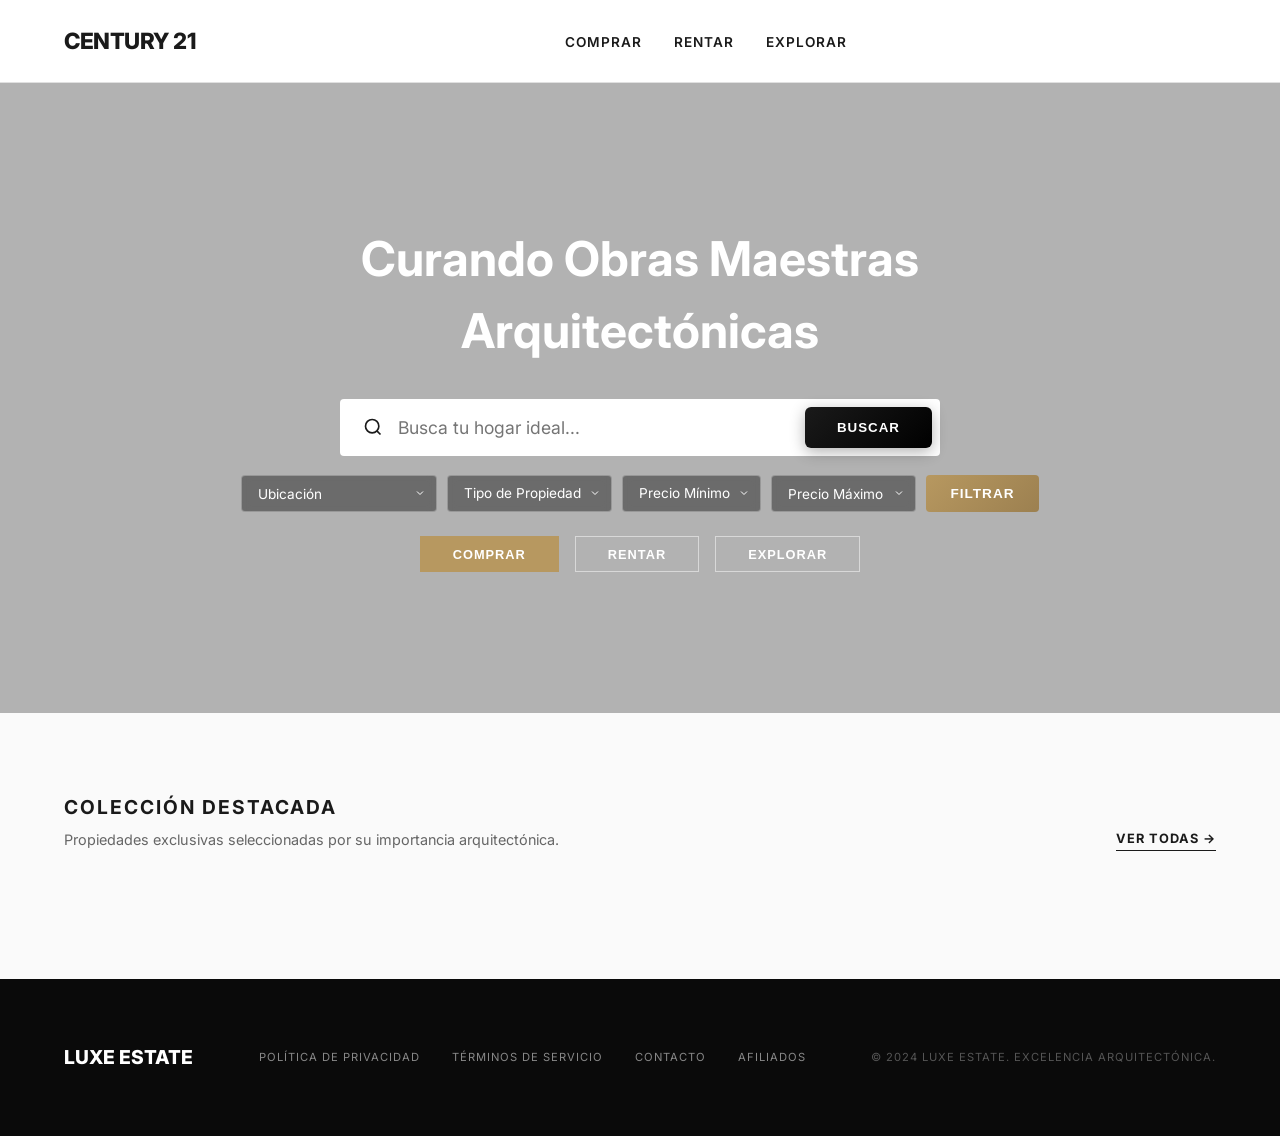
==== Index.html @ 703b5d87 "cambios mediante firebase apra guardado de datos en estos archivos" ====
<!DOCTYPE html>
<html lang="es">

<head>
    <meta charset="UTF-8">
    <meta name="viewport" content="width=device-width, initial-scale=1.0">
    <title>Luxe Estate - Obras Maestras Arquitectónicas</title>
    <meta name="description"
        content="Plataforma inmobiliaria premium impulsada por inteligencia artificial para encontrar tu hogar ideal.">
    <link rel="preconnect" href="https://fonts.googleapis.com">
    <link rel="preconnect" href="https://fonts.gstatic.com" crossorigin>
    <link href="https://fonts.googleapis.com/css2?family=Inter:wght@400;500;600;700&display=swap" rel="stylesheet">
    <link rel="stylesheet" href="styles.css">
    <!-- Estilos de cuentas por tipo (agregar al final de styles.css si prefieres un solo archivo) -->
    <link rel="stylesheet" href="account.css">
</head>

<body>
    <!-- Barra de Navegación -->
    <nav class="navbar-light">
        <div class="logo-light">CENTURY 21</div>
        <ul class="nav-links-light">
            <li><a href="#" id="nav-buy">COMPRAR</a></li>
            <li><a href="#" id="nav-rent">RENTAR</a></li>
            <li><a href="#" id="nav-explore">EXPLORAR</a></li>
        </ul>
        <!-- Las acciones del navbar son inyectadas por account.js según el estado de sesión -->
        <div class="nav-actions">
            <!-- Contenido dinámico: se reemplaza con botón de cuenta o login -->
        </div>
    </nav>

    <!-- Banner de bienvenida por tipo de cuenta (inyectado por account.js) -->

    <!-- Sección Hero -->
    <header class="hero-light">
        <div class="hero-overlay"></div>
        <div class="hero-content-light">
            <h1>Curando Obras Maestras Arquitectónicas</h1>

            <div class="main-search-wrapper">
                <div class="search-bar-white">
                    <svg class="search-icon-dark" viewBox="0 0 24 24" fill="none" stroke="currentColor"
                        stroke-width="2">
                        <circle cx="11" cy="11" r="8"></circle>
                        <line x1="21" y1="21" x2="16.65" y2="16.65"></line>
                    </svg>
                    <input type="text" id="trigger-ai-modal" placeholder="Busca tu hogar ideal..." readonly>
                    <button class="btn-dark-search">BUSCAR</button>
                </div>

                <div class="advanced-filters">
                    <select id="filter-location" class="filter-select">
                        <option value="">Ubicación</option>
                        <option value="Polanco">Polanco</option>
                        <option value="Santa Fe">Santa Fe</option>
                        <option value="Lomas">Lomas de Chapultepec</option>
                        <option value="Condesa">Condesa</option>
                    </select>
                    
                    <select id="filter-type" class="filter-select">
                        <option value="">Tipo de Propiedad</option>
                        <option value="casa">Casa</option>
                        <option value="departamento">Departamento</option>
                        <option value="penthouse">Penthouse</option>
                        <option value="villa">Villa</option>
                    </select>

                    <select id="filter-price" class="filter-select">
                        <option value="">Precio Mínimo</option>
                        <option value="1000000">$1,000,000</option>
                        <option value="5000000">$5,000,000</option>
                        <option value="10000000">$10,000,000</option>
                        <option value="20000000">$20,000,000</option>
                    </select>

                    <select id="filter-price-max" class="filter-select">
                        <option value="">Precio Máximo</option>
                        <option value="5000000">$5,000,000</option>
                        <option value="10000000">$10,000,000</option>
                        <option value="20000000">$20,000,000</option>
                        <option value="50000000">$50,000,000+</option>
                    </select>

                    <button id="btn-apply-filters" class="btn-gold-search">FILTRAR</button>
                </div>

                <div class="filter-buttons">
                    <button class="filter-btn active" id="btn-buy">COMPRAR</button>
                    <button class="filter-btn" id="btn-rent">RENTAR</button>
                    <button class="filter-btn" id="btn-explore">EXPLORAR</button>
                </div>
            </div>
        </div>
    </header>

    <!-- Colección Destacada -->
    <main class="featured-section">
        <div class="featured-header">
            <div>
                <h2>COLECCIÓN DESTACADA</h2>
                <p>Propiedades exclusivas seleccionadas por su importancia arquitectónica.</p>
            </div>
            <a href="#" class="view-all">VER TODAS &rarr;</a>
        </div>

        <!-- Tarjetas inyectadas por app.js (1 grande + 2 pequeñas) -->
        <div class="asymmetric-grid" id="properties-container"></div>
    </main>

    <!-- Banner de publicar para Vendedores (inyectado por app.js) -->

    <!-- Panel de cuenta por tipo (inyectado por account.js) -->

    <!-- Sección de Todas las Propiedades (oculta por defecto) -->
    <section class="all-properties-section hidden" id="all-properties-section">
        <div class="properties-header">
            <h2 id="properties-section-title">PROPIEDADES EN VENTA</h2>
            <button class="btn-dark-search" id="btn-back-featured">← VOLVER A DESTACADAS</button>
        </div>
        <!-- Propiedades inyectadas por app.js -->
        <div class="property-grid" id="full-properties-grid"></div>
    </section>

    <!-- Pie de Página -->
    <footer class="footer-dark">
        <div class="footer-container">
            <div class="footer-logo">LUXE ESTATE</div>
            <div class="footer-links">
                <a href="#">POLÍTICA DE PRIVACIDAD</a>
                <a href="#">TÉRMINOS DE SERVICIO</a>
                <a href="#">CONTACTO</a>
                <a href="#">AFILIADOS</a>
            </div>
            <div class="footer-copy">
                &copy; 2024 LUXE ESTATE. EXCELENCIA ARQUITECTÓNICA.
            </div>
        </div>
    </footer>

    <!-- Modal de Búsqueda Semántica con IA (Modo Oscuro) -->
    <div id="ai-modal" class="ai-modal hidden">
        <div class="ai-modal-content">
            <button class="close-modal" id="close-ai-modal">&times;</button>

            <div class="ai-header">
                <div class="logo-white">LUXE ESTATE</div>
                <div class="nav-links-ai">
                    <span>COMPRAR</span>
                    <span>RENTAR</span>
                    <span class="active">EXPLORAR</span>
                </div>
            </div>

            <div class="ai-body">
                <h2>Descubre lo Extraordinario</h2>
                <p>Describe tu propiedad ideal. Nuestra búsqueda semántica impulsada por IA entiende matices, estilo de
                    vida y preferencias arquitectónicas para encontrar tu combinación perfecta.</p>

                <div class="ai-search-box">
                    <svg viewBox="0 0 24 24" width="20" height="20" stroke="#888" stroke-width="2" fill="none">
                        <circle cx="11" cy="11" r="8"></circle>
                        <line x1="21" y1="21" x2="16.65" y2="16.65"></line>
                    </svg>
                    <input type="text" id="semantic-search" placeholder="Apartamento moderno en Polanco con terraza...">
                    <button id="btn-search-ai" class="btn-arrow-gold">
                        <svg viewBox="0 0 24 24" width="20" height="20" stroke="#000" stroke-width="2" fill="none">
                            <line x1="5" y1="12" x2="19" y2="12"></line>
                            <polyline points="12 5 19 12 12 19"></polyline>
                        </svg>
                    </button>
                </div>

                <div class="semantic-matches">
                    <div class="matches-header">COINCIDENCIAS SEMÁNTICAS</div>
                    <div class="matches-grid" id="ai-results-container">
                        <!-- Resultados de IA inyectados aquí -->
                    </div>
                    <div class="matches-footer">
                        <span>Presiona <kbd>Enter</kbd> para ver todas las coincidencias</span>
                        <a href="#">VER TODAS &rarr;</a>
                    </div>
                </div>
            </div>
        </div>
    </div>

    <!-- Modal de Detalles de Propiedad -->
    <div id="property-details-modal" class="ai-modal hidden">
        <div class="property-details-content">
            <button class="close-modal" id="close-details-modal">&times;</button>
            <div class="details-layout">
                <div class="details-image-container">
                    <img id="detail-image" src="" alt="Imagen de la Propiedad">
                    <div class="detail-badges">
                        <span class="badge-gold" id="detail-status">EN VENTA</span>
                        <span class="badge-black" id="detail-type">CASA</span>
                    </div>
                </div>
                <div class="details-info-container">
                    <h2 id="detail-title">Título de la Propiedad</h2>
                    <p class="detail-location" id="detail-location">Ubicación, Ciudad</p>
                    <h3 class="detail-price" id="detail-price">$0,000,000</h3>

                    <div class="detail-amenities">
                        <div class="amenity-item"><span>🛏</span> <span id="detail-beds">0</span> Habitaciones</div>
                        <div class="amenity-item"><span>🚿</span> <span id="detail-baths">0</span> Baños</div>
                        <div class="amenity-item"><span>📐</span> <span id="detail-area">0</span> m²</div>
                    </div>

                    <div class="detail-description">
                        <h4>Acerca de esta propiedad</h4>
                        <p id="detail-desc">La descripción va aquí...</p>
                    </div>

                    <div class="detail-tags" id="detail-tags">
                        <!-- Etiquetas inyectadas aquí -->
                    </div>

                    <!-- El texto del botón cambia según el tipo de cuenta -->
                    <button class="btn-gold detail-action-btn">Contactar Agente</button>
                </div>
            </div>
        </div>
    </div>

    <!-- Modal de Perfil de Usuario -->
    <div id="profile-modal" class="ai-modal hidden">
        <div class="ai-modal-content" style="max-width: 500px;">
            <button class="close-modal" id="close-profile-modal">&times;</button>
            <div class="ai-body">
                <h2>Mi Perfil</h2>
                <form id="profile-form" style="display:flex; flex-direction:column; gap:1rem; margin-top:1.5rem;">
                    <div>
                        <label style="color:#aaa; font-size:0.9rem;">Nombre Completo</label>
                        <input type="text" id="profile-name" class="filter-select" style="width:100%; padding:0.8rem; background:#222; color:#fff; border:1px solid #444; border-radius:4px; margin-top:0.3rem;">
                    </div>
                    <div>
                        <label style="color:#aaa; font-size:0.9rem;">Correo Electrónico</label>
                        <input type="email" id="profile-email" class="filter-select" style="width:100%; padding:0.8rem; background:#222; color:#fff; border:1px solid #444; border-radius:4px; margin-top:0.3rem;">
                    </div>
                    <div>
                        <label style="color:#aaa; font-size:0.9rem;">Teléfono</label>
                        <input type="tel" id="profile-phone" class="filter-select" style="width:100%; padding:0.8rem; background:#222; color:#fff; border:1px solid #444; border-radius:4px; margin-top:0.3rem;">
                    </div>
                    <button type="submit" class="btn-gold" style="width:100%; margin-top:1rem; padding:1rem;">Guardar Cambios</button>
                </form>
            </div>
        </div>
    </div>

    <!-- Modal para Publicar Propiedad (Vendedores) -->
    <div id="publish-modal" class="ai-modal hidden">
        <div class="ai-modal-content" style="max-width: 600px;">
            <button class="close-modal" id="close-publish-modal">&times;</button>
            <div class="ai-body">
                <h2>Publicar Nueva Propiedad</h2>
                <form id="publish-form" style="display:flex; flex-direction:column; gap:1rem; margin-top:1.5rem;">
                    <div>
                        <label style="color:#aaa; font-size:0.9rem;">Título</label>
                        <input type="text" id="pub-title" required class="filter-select" style="width:100%; padding:0.8rem; background:#222; color:#fff; border:1px solid #444; border-radius:4px; margin-top:0.3rem;">
                    </div>
                    <div style="display:flex; gap:1rem;">
                        <div style="flex:1;">
                            <label style="color:#aaa; font-size:0.9rem;">Precio</label>
                            <input type="text" id="pub-price" required placeholder="$0,000,000" class="filter-select" style="width:100%; padding:0.8rem; background:#222; color:#fff; border:1px solid #444; border-radius:4px; margin-top:0.3rem;">
                        </div>
                        <div style="flex:1;">
                            <label style="color:#aaa; font-size:0.9rem;">Ubicación</label>
                            <input type="text" id="pub-location" required class="filter-select" style="width:100%; padding:0.8rem; background:#222; color:#fff; border:1px solid #444; border-radius:4px; margin-top:0.3rem;">
                        </div>
                    </div>
                    <button type="submit" class="btn-gold" style="width:100%; margin-top:1rem; padding:1rem;">Publicar</button>
                </form>
            </div>
        </div>
    </div>

    <!-- Modal para Agregar Cliente (Agentes) -->
    <div id="client-modal" class="ai-modal hidden">
        <div class="ai-modal-content" style="max-width: 500px;">
            <button class="close-modal" id="close-client-modal">&times;</button>
            <div class="ai-body">
                <h2>Agregar Cliente</h2>
                <form id="client-form" style="display:flex; flex-direction:column; gap:1rem; margin-top:1.5rem;">
                    <div>
                        <label style="color:#aaa; font-size:0.9rem;">Nombre del Cliente</label>
                        <input type="text" id="client-name" required class="filter-select" style="width:100%; padding:0.8rem; background:#222; color:#fff; border:1px solid #444; border-radius:4px; margin-top:0.3rem;">
                    </div>
                    <div style="display:flex; gap:1rem;">
                        <div style="flex:1;">
                            <label style="color:#aaa; font-size:0.9rem;">Tipo</label>
                            <select id="client-type" class="filter-select" style="width:100%; padding:0.8rem; background:#222; color:#fff; border:1px solid #444; border-radius:4px; margin-top:0.3rem;">
                                <option value="Comprador">Comprador</option>
                                <option value="Vendedor">Vendedor</option>
                            </select>
                        </div>
                        <div style="flex:1;">
                            <label style="color:#aaa; font-size:0.9rem;">Estado</label>
                            <select id="client-status" class="filter-select" style="width:100%; padding:0.8rem; background:#222; color:#fff; border:1px solid #444; border-radius:4px; margin-top:0.3rem;">
                                <option value="Activo">Activo</option>
                                <option value="Buscando">Buscando</option>
                                <option value="Negociando">Negociando</option>
                            </select>
                        </div>
                    </div>
                    <button type="submit" class="btn-gold" style="width:100%; margin-top:1rem; padding:1rem;">Guardar Cliente</button>
                </form>
            </div>
        </div>
    </div>

    <!-- Scripts — account.js primero, luego app.js -->
    <script type="module" src="account.js"></script>
    <script type="module" src="app.js"></script>
</body>

</html>
---- styles.css ----
:root {
    --gold: #B79860;
    --gold-hover: #9c8050;
    --dark-gray: #1a1a1a;
    --medium-gray: #333333;
    --light-gray: #f5f5f5;
    --border-gray: #e0e0e0;
    --white: #ffffff;
    --black: #000000;
    --ai-bg: #2C2C2C;
    --ai-panel: #1A1A1A;
}

* {
    margin: 0;
    padding: 0;
    box-sizing: border-box;
}

body {
    font-family: 'Inter', sans-serif;
    color: var(--dark-gray);
    background-color: var(--white);
    line-height: 1.5;
}

a {
    text-decoration: none;
    color: inherit;
}

/* ==========================================================================
   LOGIN PAGE (ESTATE ARCHITECT)
   ========================================================================== */
.login-body {
    background-color: var(--white);
    height: 100vh;
    overflow: hidden;
}

.login-container {
    display: flex;
    height: 100vh;
}

/* Left Side - Image */
.login-left {
    flex: 1.2;
    background: url('https://images.unsplash.com/photo-1600596542815-ffad4c1539a9?q=80&w=2000&auto=format&fit=crop') no-repeat center center/cover;
    position: relative;
    display: flex;
    flex-direction: column;
    justify-content: space-between;
    padding: 4rem;
    color: var(--white);
}

.login-left::before {
    content: '';
    position: absolute;
    top: 0;
    left: 0;
    right: 0;
    bottom: 0;
    background: linear-gradient(to right, rgba(0, 0, 0, 0.6) 0%, rgba(0, 0, 0, 0.2) 100%);
    z-index: 1;
}

.login-left-content {
    position: relative;
    z-index: 2;
    margin-top: auto;
    margin-bottom: auto;
    max-width: 600px;
}

.login-left-content h1 {
    font-size: 3.5rem;
    font-weight: 700;
    line-height: 1.1;
    margin-bottom: 1.5rem;
}

.login-left-content p {
    font-size: 1.1rem;
    opacity: 0.9;
    margin-bottom: 3rem;
    max-width: 450px;
}

.private-collection {
    display: flex;
    align-items: center;
    font-size: 0.8rem;
    letter-spacing: 2px;
    font-weight: 600;
}

.private-collection .line {
    width: 40px;
    height: 1px;
    background-color: var(--gold);
    margin-right: 15px;
}

.login-footer {
    position: relative;
    z-index: 2;
    font-size: 0.7rem;
    letter-spacing: 1px;
    opacity: 0.6;
}

/* Right Side - Form */
.login-right {
    flex: 0.8;
    background-color: var(--white);
    display: flex;
    align-items: center;
    justify-content: center;
    padding: 3rem;
}

.login-form-container {
    width: 100%;
    max-width: 400px;
}

.login-logo {
    margin-bottom: 4rem;
}

.login-logo h2 {
    font-size: 1.5rem;
    font-weight: 700;
    letter-spacing: 1px;
}

.logo-underline {
    width: 30px;
    height: 2px;
    background-color: var(--gold);
    margin-top: 5px;
}

.login-header {
    margin-bottom: 2.5rem;
}

.login-header h3 {
    font-size: 1.5rem;
    font-weight: 600;
    margin-bottom: 0.5rem;
}

.login-header p {
    color: #666;
    font-size: 0.9rem;
}

.form-group {
    margin-bottom: 1.5rem;
}

.label-row {
    display: flex;
    justify-content: space-between;
    align-items: center;
}

.form-group label {
    display: block;
    font-size: 0.75rem;
    font-weight: 700;
    letter-spacing: 1px;
    margin-bottom: 0.5rem;
}

.forgot-link {
    font-size: 0.7rem;
    color: var(--gold);
    font-weight: 600;
}

.form-group input {
    width: 100%;
    padding: 0.8rem 0;
    border: none;
    border-bottom: 1px solid var(--border-gray);
    font-size: 1rem;
    font-family: inherit;
    outline: none;
    transition: border-color 0.3s;
}

.form-group input:focus {
    border-bottom-color: var(--dark-gray);
}

.btn-login {
    width: 100%;
    background: linear-gradient(135deg, var(--gold) 0%, var(--gold-hover) 100%);
    color: var(--white);
    border: none;
    border-radius: 6px;
    padding: 1rem;
    font-size: 0.85rem;
    font-weight: 700;
    letter-spacing: 1px;
    cursor: pointer;
    margin-top: 1rem;
    transition: all 0.3s ease;
    box-shadow: 0 4px 15px rgba(183, 152, 96, 0.3);
}

.btn-login:hover {
    background: linear-gradient(135deg, var(--gold-hover) 0%, #856a3e 100%);
    box-shadow: 0 6px 20px rgba(183, 152, 96, 0.4);
    transform: translateY(-2px);
}

.divider {
    text-align: center;
    margin: 2rem 0;
    position: relative;
}

.divider::before {
    content: '';
    position: absolute;
    top: 50%;
    left: 0;
    right: 0;
    height: 1px;
    background-color: var(--border-gray);
    z-index: 1;
}

.divider span {
    background-color: var(--white);
    padding: 0 15px;
    color: #999;
    font-size: 0.7rem;
    letter-spacing: 1px;
    position: relative;
    z-index: 2;
}

.social-login {
    display: flex;
    gap: 1rem;
}

.btn-social {
    flex: 1;
    display: flex;
    align-items: center;
    justify-content: center;
    gap: 10px;
    background: var(--white);
    border: 1px solid var(--border-gray);
    border-radius: 6px;
    padding: 0.8rem;
    font-size: 0.8rem;
    font-weight: 600;
    cursor: pointer;
    transition: all 0.3s ease;
    box-shadow: 0 2px 8px rgba(0, 0, 0, 0.04);
}

.btn-social:hover {
    background: var(--light-gray);
    box-shadow: 0 4px 12px rgba(0, 0, 0, 0.08);
    transform: translateY(-1px);
}

.apply-membership {
    text-align: center;
    margin-top: 3rem;
    font-size: 0.85rem;
    color: #666;
}

.apply-membership a {
    color: var(--dark-gray);
    font-weight: 600;
    text-decoration: underline;
}

/* ==========================================================================
   HOME PAGE (LUXE ESTATE - LIGHT THEME)
   ========================================================================== */
.navbar-light {
    display: flex;
    justify-content: space-between;
    align-items: center;
    padding: 1.5rem 5%;
    background-color: var(--white);
    border-bottom: 1px solid var(--border-gray);
    position: sticky;
    top: 0;
    z-index: 100;
}

.logo-light {
    font-size: 1.4rem;
    font-weight: 800;
    letter-spacing: -0.5px;
}

.nav-links-light {
    display: flex;
    list-style: none;
    gap: 2rem;
}

.nav-links-light a {
    font-size: 0.85rem;
    font-weight: 600;
    letter-spacing: 1px;
    color: var(--dark-gray);
}

.nav-actions {
    display: flex;
    align-items: center;
    gap: 1.5rem;
}

.btn-gold {
    background: linear-gradient(135deg, var(--gold) 0%, var(--gold-hover) 100%);
    color: var(--white);
    border: none;
    border-radius: 6px;
    padding: 0.6rem 1.5rem;
    font-size: 0.85rem;
    font-weight: 700;
    letter-spacing: 1px;
    cursor: pointer;
    transition: all 0.3s ease;
    box-shadow: 0 4px 15px rgba(183, 152, 96, 0.3);
}

.btn-gold:hover {
    background: linear-gradient(135deg, var(--gold-hover) 0%, #856a3e 100%);
    box-shadow: 0 6px 20px rgba(183, 152, 96, 0.4);
    transform: translateY(-2px);
}

.user-icon {
    color: var(--dark-gray);
}

/* Hero Light */
.hero-light {
    height: 70vh;
    min-height: 500px;
    background: url('https://images.unsplash.com/photo-1512917774080-9991f1c4c750?q=80&w=2000&auto=format&fit=crop') no-repeat center center/cover;
    position: relative;
    display: flex;
    align-items: center;
    justify-content: center;
}

.hero-overlay {
    position: absolute;
    top: 0;
    left: 0;
    right: 0;
    bottom: 0;
    background: rgba(0, 0, 0, 0.3);
}

.hero-content-light {
    position: relative;
    z-index: 2;
    text-align: center;
    width: 100%;
    max-width: 800px;
}

.hero-content-light h1 {
    color: var(--white);
    font-size: 3rem;
    font-weight: 700;
    margin-bottom: 2rem;
}

.main-search-wrapper {
    display: flex;
    flex-direction: column;
    align-items: center;
    gap: 1.5rem;
}

.search-bar-white {
    background: var(--white);
    width: 100%;
    max-width: 600px;
    display: flex;
    align-items: center;
    padding: 0.5rem;
    border-radius: 4px;
    cursor: pointer;
}

.search-icon-dark {
    width: 20px;
    height: 20px;
    margin: 0 15px;
    color: var(--dark-gray);
}

.search-bar-white input {
    flex: 1;
    border: none;
    outline: none;
    font-size: 1.1rem;
    font-family: inherit;
    cursor: pointer;
}

.btn-dark-search {
    background: linear-gradient(135deg, var(--dark-gray) 0%, #000 100%);
    color: var(--white);
    border: none;
    border-radius: 6px;
    padding: 0.8rem 2rem;
    font-weight: 700;
    letter-spacing: 1px;
    cursor: pointer;
    transition: all 0.3s ease;
    box-shadow: 0 4px 15px rgba(0, 0, 0, 0.3);
}

.btn-dark-search:hover {
    background: #000;
    box-shadow: 0 6px 20px rgba(0, 0, 0, 0.4);
    transform: translateY(-2px);
}

/* Advanced filters */
.advanced-filters {
    display: flex;
    gap: 10px;
    width: 100%;
    max-width: 800px;
    margin-top: -5px;
    justify-content: center;
    flex-wrap: wrap;
}

.filter-select {
    padding: 0.6rem 1rem;
    border: 1px solid rgba(255, 255, 255, 0.3);
    background: rgba(0, 0, 0, 0.4);
    color: var(--white);
    border-radius: 4px;
    font-size: 0.85rem;
    font-family: inherit;
    outline: none;
    cursor: pointer;
    backdrop-filter: blur(5px);
    appearance: none;
    background-image: url("data:image/svg+xml,%3Csvg xmlns='http://www.w3.org/2000/svg' width='12' height='12' viewBox='0 0 24 24' fill='none' stroke='white' stroke-width='2'%3E%3Cpolyline points='6 9 12 15 18 9'%3E%3C/polyline%3E%3C/svg%3E");
    background-repeat: no-repeat;
    background-position: right 10px center;
    padding-right: 30px;
    transition: all 0.3s;
}

.filter-select:hover {
    background: rgba(0, 0, 0, 0.6);
    border-color: rgba(255, 255, 255, 0.5);
}

.filter-select option {
    background: var(--dark-gray);
    color: var(--white);
}

.btn-gold-search {
    background: linear-gradient(135deg, var(--gold) 0%, var(--gold-hover) 100%);
    color: var(--white);
    border: none;
    border-radius: 4px;
    padding: 0.6rem 1.5rem;
    font-weight: 700;
    font-size: 0.85rem;
    letter-spacing: 1px;
    cursor: pointer;
    transition: all 0.3s ease;
}

.btn-gold-search:hover {
    transform: translateY(-1px);
    box-shadow: 0 4px 10px rgba(183, 152, 96, 0.4);
}

.filter-buttons {
    display: flex;
    gap: 1rem;
}

.filter-btn {
    background: transparent;
    border: 1px solid rgba(255, 255, 255, 0.5);
    color: var(--white);
    padding: 0.6rem 2rem;
    font-size: 0.8rem;
    font-weight: 600;
    letter-spacing: 1px;
    cursor: pointer;
    transition: all 0.3s;
}

.filter-btn.active,
.filter-btn:hover {
    background: var(--gold);
    border-color: var(--gold);
}

/* Featured Section */
.featured-section {
    padding: 5rem 5%;
    max-width: 1400px;
    margin: 0 auto;
    background: #FAFAFA;
}

.featured-header {
    display: flex;
    justify-content: space-between;
    align-items: flex-end;
    margin-bottom: 3rem;
}

.featured-header h2 {
    font-size: 1.2rem;
    letter-spacing: 2px;
    margin-bottom: 0.5rem;
}

.featured-header p {
    color: #666;
    font-size: 0.9rem;
}

.view-all {
    font-size: 0.8rem;
    font-weight: 700;
    letter-spacing: 1px;
    border-bottom: 1px solid var(--dark-gray);
    padding-bottom: 2px;
}

/* Asymmetric Grid */
.asymmetric-grid {
    display: grid;
    grid-template-columns: 2fr 1fr;
    gap: 2rem;
}

.property-card-large {
    background: var(--white);
    border: 1px solid var(--border-gray);
    display: flex;
    flex-direction: column;
}

.card-img-large {
    position: relative;
    height: 400px;
}

.card-img-large img {
    width: 100%;
    height: 100%;
    object-fit: cover;
}

.badge-black {
    position: absolute;
    top: 20px;
    left: 20px;
    background: var(--dark-gray);
    color: var(--white);
    padding: 5px 10px;
    font-size: 0.7rem;
    font-weight: 700;
    letter-spacing: 1px;
}

.card-info-large {
    padding: 2rem;
}

.card-price-row {
    display: flex;
    justify-content: space-between;
    align-items: center;
    margin-bottom: 0.5rem;
}

.card-price-row h3 {
    font-size: 1.8rem;
    font-weight: 600;
}

.heart-icon {
    cursor: pointer;
    color: var(--dark-gray);
}

.card-info-large p {
    color: #666;
    margin-bottom: 2rem;
}

.card-amenities {
    display: flex;
    gap: 2rem;
    border-top: 1px solid var(--border-gray);
    padding-top: 1.5rem;
    font-size: 0.8rem;
    font-weight: 600;
    color: var(--dark-gray);
}

.small-cards-wrapper {
    display: flex;
    flex-direction: column;
    gap: 2rem;
}

.property-card-small {
    background: var(--white);
    border: 1px solid var(--border-gray);
}

.card-img-small {
    position: relative;
    height: 200px;
}

.card-img-small img {
    width: 100%;
    height: 100%;
    object-fit: cover;
}

.badge-gold {
    position: absolute;
    top: 15px;
    left: 15px;
    background: var(--gold);
    color: var(--white);
    padding: 3px 8px;
    font-size: 0.65rem;
    font-weight: 700;
    letter-spacing: 1px;
}

.card-info-small {
    padding: 1.5rem;
}

.card-info-small h4 {
    font-size: 1.3rem;
    margin-bottom: 0.2rem;
}

.card-info-small p {
    font-size: 0.85rem;
    color: #666;
    margin-bottom: 1rem;
}

.card-amenities-small {
    display: flex;
    gap: 1rem;
    font-size: 0.7rem;
    font-weight: 600;
    color: #888;
}

/* Footer Light */
.footer-dark {
    background-color: #0A0A0A;
    color: var(--white);
    padding: 4rem 5%;
}

.footer-container {
    display: flex;
    justify-content: space-between;
    align-items: center;
    font-size: 0.7rem;
    letter-spacing: 1px;
}

.footer-logo {
    font-weight: 800;
    font-size: 1.2rem;
    letter-spacing: 0;
}

.footer-links {
    display: flex;
    gap: 2rem;
}

.footer-links a {
    color: #888;
    transition: color 0.3s;
}

.footer-links a:hover {
    color: var(--white);
}

.footer-copy {
    color: #555;
}

/* ==========================================================================
   AI SEMANTIC SEARCH MODAL (DARK THEME)
   ========================================================================== */
.ai-modal {
    position: fixed;
    top: 0;
    left: 0;
    right: 0;
    bottom: 0;
    background-color: var(--ai-bg);
    color: var(--white);
    z-index: 999;
    display: flex;
    flex-direction: column;
    opacity: 1;
    transition: opacity 0.3s ease;
}

.ai-modal.hidden {
    opacity: 0;
    pointer-events: none;
}

.ai-modal-content {
    width: 100%;
    height: 100%;
    display: flex;
    flex-direction: column;
    position: relative;
}

.close-modal {
    position: absolute;
    top: 20px;
    right: 30px;
    background: transparent;
    border: none;
    color: var(--white);
    font-size: 2rem;
    cursor: pointer;
    z-index: 10;
}

.ai-header {
    display: flex;
    justify-content: space-between;
    padding: 1.5rem 5%;
    border-bottom: 1px solid rgba(255, 255, 255, 0.05);
}

.logo-white {
    font-size: 1.4rem;
    font-weight: 800;
}

.nav-links-ai {
    display: flex;
    gap: 2rem;
    font-size: 0.85rem;
    font-weight: 600;
    letter-spacing: 1px;
    color: #888;
}

.nav-links-ai .active {
    color: var(--gold);
    border-bottom: 2px solid var(--gold);
    padding-bottom: 1.5rem;
    margin-bottom: -1.5rem;
}

.ai-body {
    flex: 1;
    display: flex;
    flex-direction: column;
    align-items: center;
    justify-content: center;
    padding: 2rem 5%;
    max-width: 800px;
    margin: 0 auto;
    text-align: center;
}

.ai-body h2 {
    font-size: 3.5rem;
    font-weight: 700;
    margin-bottom: 1rem;
}

.ai-body p {
    font-size: 1.1rem;
    color: #aaa;
    margin-bottom: 3rem;
    max-width: 600px;
}

.ai-search-box {
    background: var(--ai-panel);
    border: 1px solid rgba(255, 255, 255, 0.1);
    border-radius: 8px;
    display: flex;
    align-items: center;
    width: 100%;
    padding: 0.5rem 1rem;
    margin-bottom: 2rem;
    box-shadow: 0 10px 30px rgba(0, 0, 0, 0.5);
}

.ai-search-box input {
    flex: 1;
    background: transparent;
    border: none;
    color: var(--white);
    font-size: 1.1rem;
    padding: 0.8rem 1rem;
    outline: none;
    font-family: inherit;
}

.btn-arrow-gold {
    background: var(--gold);
    border: none;
    border-radius: 4px;
    width: 40px;
    height: 40px;
    display: flex;
    align-items: center;
    justify-content: center;
    cursor: pointer;
    transition: background 0.3s;
}

.btn-arrow-gold:hover {
    background: var(--gold-hover);
}

/* Matches Panel */
.semantic-matches {
    width: 100%;
    background: var(--ai-panel);
    border: 1px solid rgba(255, 255, 255, 0.05);
    border-radius: 8px;
    overflow: hidden;
    text-align: left;
}

.matches-header {
    font-size: 0.75rem;
    font-weight: 700;
    letter-spacing: 1px;
    color: #888;
    padding: 1rem 1.5rem;
    border-bottom: 1px solid rgba(255, 255, 255, 0.05);
}

.matches-grid {
    display: grid;
    grid-template-columns: 1fr 1fr;
    border-bottom: 1px solid rgba(255, 255, 255, 0.05);
}

.match-card {
    display: flex;
    padding: 1.5rem;
    gap: 1rem;
    border-right: 1px solid rgba(255, 255, 255, 0.05);
    transition: background 0.3s;
    cursor: pointer;
}

.match-card:hover {
    background: rgba(255, 255, 255, 0.02);
}

.match-img {
    width: 60px;
    height: 60px;
    border-radius: 4px;
    object-fit: cover;
}

.match-info h5 {
    color: var(--gold);
    font-size: 0.75rem;
    letter-spacing: 1px;
    margin-bottom: 0.2rem;
}

.match-info h4 {
    font-size: 1rem;
    margin-bottom: 0.2rem;
}

.match-info p {
    font-size: 0.8rem;
    color: #888;
    margin: 0;
}

.matches-footer {
    display: flex;
    justify-content: space-between;
    padding: 1rem 1.5rem;
    font-size: 0.8rem;
    color: #888;
}

.matches-footer kbd {
    background: rgba(255, 255, 255, 0.1);
    padding: 2px 6px;
    border-radius: 3px;
    font-family: inherit;
    font-size: 0.7rem;
}

.matches-footer a {
    color: var(--gold);
    font-weight: 600;
    letter-spacing: 1px;
}

/* ==========================================================================
   ALL PROPERTIES SECTION
   ========================================================================== */
.all-properties-section {
    padding: 5rem 5%;
    max-width: 1400px;
    margin: 0 auto;
    background: #FAFAFA;
}

.all-properties-section.hidden {
    display: none;
}

.properties-header {
    display: flex;
    justify-content: space-between;
    align-items: center;
    margin-bottom: 3rem;
    border-bottom: 1px solid var(--border-gray);
    padding-bottom: 1rem;
}

.property-grid {
    display: grid;
    grid-template-columns: repeat(auto-fill, minmax(300px, 1fr));
    gap: 2rem;
}

/* ==========================================================================
   PROPERTY DETAILS MODAL
   ========================================================================== */
.property-details-content {
    background: var(--white);
    color: var(--dark-gray);
    width: 90%;
    max-width: 1000px;
    margin: 5vh auto;
    border-radius: 8px;
    overflow: hidden;
    position: relative;
    max-height: 90vh;
    overflow-y: auto;
}

.property-details-content .close-modal {
    color: var(--dark-gray);
    background: var(--white);
    border-radius: 50%;
    width: 40px;
    height: 40px;
    display: flex;
    align-items: center;
    justify-content: center;
    box-shadow: 0 2px 10px rgba(0, 0, 0, 0.1);
}

.details-layout {
    display: flex;
    flex-direction: column;
}

@media (min-width: 768px) {
    .details-layout {
        flex-direction: row;
    }
}

.details-image-container {
    flex: 1;
    position: relative;
    min-height: 300px;
}

.details-image-container img {
    width: 100%;
    height: 100%;
    object-fit: cover;
    position: absolute;
    top: 0;
    left: 0;
    right: 0;
    bottom: 0;
}

.detail-badges {
    position: absolute;
    top: 20px;
    left: 20px;
    display: flex;
    gap: 10px;
}

.details-info-container {
    flex: 1;
    padding: 3rem;
}

.details-info-container h2 {
    font-size: 2rem;
    margin-bottom: 0.5rem;
}

.detail-location {
    color: #666;
    margin-bottom: 1.5rem;
}

.detail-price {
    font-size: 1.8rem;
    color: var(--gold);
    margin-bottom: 2rem;
}

.detail-amenities {
    display: flex;
    gap: 2rem;
    padding: 1.5rem 0;
    border-top: 1px solid var(--border-gray);
    border-bottom: 1px solid var(--border-gray);
    margin-bottom: 2rem;
}

.amenity-item {
    font-weight: 600;
    font-size: 0.9rem;
}

.detail-description h4 {
    margin-bottom: 1rem;
    font-size: 1.1rem;
}

.detail-description p {
    color: #555;
    line-height: 1.6;
    margin-bottom: 2rem;
}

.detail-tags {
    display: flex;
    flex-wrap: wrap;
    gap: 10px;
    margin-bottom: 2rem;
}

.detail-tags span {
    background: #f0f0f0;
    padding: 5px 10px;
    border-radius: 4px;
    font-size: 0.8rem;
    font-weight: 600;
}

.detail-action-btn {
    width: 100%;
    padding: 1rem;
    font-size: 1rem;
}

@media (max-width: 768px) {
    .login-container {
        flex-direction: column;
    }

    .login-left {
        padding: 2rem;
    }

    .asymmetric-grid {
        grid-template-columns: 1fr;
    }

    .matches-grid {
        grid-template-columns: 1fr;
    }

    .match-card {
        border-right: none;
        border-bottom: 1px solid rgba(255, 255, 255, 0.05);
    }

    .footer-container {
        flex-direction: column;
        gap: 1.5rem;
        text-align: center;
    }

    .details-image-container {
        position: relative;
        height: 300px;
    }
}

/* ==========================================================================
   ACCOUNT STYLES — Se agrega al final de styles.css
   ========================================================================== */

/* ------------------------------------------------------------------
   NAVBAR — Usuario no autenticado
   ------------------------------------------------------------------ */
.btn-register-nav {
    font-size: 0.85rem;
    font-weight: 600;
    letter-spacing: 1px;
    color: var(--dark-gray);
    border-bottom: 1px solid var(--dark-gray);
    padding-bottom: 2px;
    transition: opacity 0.3s;
}

.btn-register-nav:hover {
    opacity: 0.6;
}

/* ------------------------------------------------------------------
   AVATAR + DROPDOWN DE USUARIO
   ------------------------------------------------------------------ */
.user-menu-wrapper {
    position: relative;
}

.user-avatar {
    width: 38px;
    height: 38px;
    border-radius: 50%;
    color: #fff;
    font-size: 0.75rem;
    font-weight: 700;
    letter-spacing: 0.5px;
    display: flex;
    align-items: center;
    justify-content: center;
    cursor: pointer;
    user-select: none;
    transition: transform 0.2s, box-shadow 0.2s;
    box-shadow: 0 2px 10px rgba(0, 0, 0, 0.15);
}

.user-avatar:hover {
    transform: scale(1.05);
    box-shadow: 0 4px 15px rgba(0, 0, 0, 0.2);
}

.user-dropdown {
    position: absolute;
    top: calc(100% + 12px);
    right: 0;
    background: var(--white);
    border: 1px solid var(--border-gray);
    border-radius: 8px;
    min-width: 220px;
    box-shadow: 0 10px 40px rgba(0, 0, 0, 0.12);
    opacity: 0;
    pointer-events: none;
    transform: translateY(-8px);
    transition: opacity 0.2s, transform 0.2s;
    z-index: 200;
    overflow: hidden;
}

.user-dropdown.open {
    opacity: 1;
    pointer-events: all;
    transform: translateY(0);
}

.user-dropdown-header {
    padding: 1rem 1.2rem;
    border-bottom: 1px solid var(--border-gray);
    display: flex;
    flex-direction: column;
    gap: 6px;
    background: var(--light-gray);
}

.user-dropdown-header strong {
    font-size: 0.9rem;
    font-weight: 700;
}

.account-badge {
    display: inline-block;
    color: #fff;
    font-size: 0.65rem;
    font-weight: 700;
    letter-spacing: 1px;
    padding: 2px 8px;
    border-radius: 20px;
    width: fit-content;
}

.user-dropdown a {
    display: block;
    padding: 0.7rem 1.2rem;
    font-size: 0.82rem;
    font-weight: 500;
    color: var(--dark-gray);
    transition: background 0.2s;
}

.user-dropdown a:hover {
    background: var(--light-gray);
}

.dropdown-divider {
    height: 1px;
    background: var(--border-gray);
    margin: 4px 0;
}

.logout-link {
    color: #c0392b !important;
    font-weight: 600 !important;
}

/* ------------------------------------------------------------------
   BANNER DE BIENVENIDA
   ------------------------------------------------------------------ */
.account-banner {
    border-bottom: 1px solid var(--border-gray);
    padding: 0.8rem 5%;
    animation: slideDown 0.4s ease;
}

@keyframes slideDown {
    from {
        opacity: 0;
        transform: translateY(-10px);
    }

    to {
        opacity: 1;
        transform: translateY(0);
    }
}

.cuenta-banner-comprador {
    background: linear-gradient(135deg, #eaf4ff 0%, #f0f8ff 100%);
}

.cuenta-banner-vendedor {
    background: linear-gradient(135deg, #eafff0 0%, #f0fff5 100%);
}

.cuenta-banner-agente {
    background: linear-gradient(135deg, #f5eaff 0%, #faf0ff 100%);
}

.cuenta-banner-inversionista {
    background: linear-gradient(135deg, #fffbea 0%, #fffdf0 100%);
}

.banner-inner {
    display: flex;
    justify-content: space-between;
    align-items: center;
    flex-wrap: wrap;
    gap: 1rem;
}

.banner-left {
    display: flex;
    align-items: baseline;
    gap: 6px;
}

.banner-greeting {
    font-size: 0.85rem;
    color: #888;
    font-weight: 500;
}

.banner-name {
    font-size: 0.95rem;
    font-weight: 700;
    color: var(--dark-gray);
}

.banner-stats {
    display: flex;
    gap: 2.5rem;
}

.stat-item {
    display: flex;
    flex-direction: column;
    align-items: center;
    gap: 2px;
}

.stat-num {
    font-size: 1.1rem;
    font-weight: 700;
    color: var(--dark-gray);
}

.stat-label {
    font-size: 0.68rem;
    color: #999;
    letter-spacing: 0.5px;
    white-space: nowrap;
}

/* ------------------------------------------------------------------
   BANNER DE PUBLICAR (Vendedor)
   ------------------------------------------------------------------ */
.publish-banner {
    max-width: 1400px;
    margin: -1rem auto 0;
    padding: 0 5% 2rem;
    animation: slideDown 0.4s ease;
}

.publish-banner-inner {
    background: linear-gradient(135deg, #1a1a1a 0%, #2d2d2d 100%);
    color: #fff;
    border-radius: 8px;
    padding: 1.5rem 2rem;
    display: flex;
    justify-content: space-between;
    align-items: center;
    gap: 1rem;
    flex-wrap: wrap;
}

.publish-banner-inner strong {
    display: block;
    font-size: 1rem;
    margin-bottom: 4px;
}

.publish-banner-inner span {
    font-size: 0.85rem;
    color: #aaa;
}

/* ------------------------------------------------------------------
   PANEL DE CUENTA (sección dinámica por tipo)
   ------------------------------------------------------------------ */
.account-panel {
    padding: 4rem 5%;
    max-width: 1400px;
    margin: 0 auto;
    animation: fadeIn 0.5s ease;
}

@keyframes fadeIn {
    from {
        opacity: 0;
        transform: translateY(20px);
    }

    to {
        opacity: 1;
        transform: translateY(0);
    }
}

.panel-header {
    display: flex;
    justify-content: space-between;
    align-items: center;
    margin-bottom: 2rem;
    padding-bottom: 1rem;
    border-bottom: 1px solid var(--border-gray);
}

.panel-header h2 {
    font-size: 1.1rem;
    letter-spacing: 2px;
}

.panel-header p {
    font-size: 0.85rem;
    color: #888;
    margin-top: 4px;
}

.panel-subtitle {
    font-size: 0.85rem;
    color: #888;
}

.btn-sm {
    padding: 0.5rem 1.2rem;
    font-size: 0.78rem;
}

/* ------------------------------------------------------------------
   PANEL COMPRADOR — Visitas
   ------------------------------------------------------------------ */
.favorito-empty {
    text-align: center;
    padding: 3rem;
    background: var(--light-gray);
    border-radius: 8px;
    color: #888;
}

.favorito-empty span {
    font-size: 2.5rem;
    display: block;
    margin-bottom: 1rem;
}

.visitas-grid {
    display: flex;
    flex-direction: column;
    gap: 1rem;
}

.visita-card {
    display: flex;
    align-items: center;
    gap: 1.5rem;
    background: var(--white);
    border: 1px solid var(--border-gray);
    border-radius: 8px;
    padding: 1.2rem 1.5rem;
}

.visita-icon {
    font-size: 1.5rem;
}

.visita-info {
    flex: 1;
    display: flex;
    flex-direction: column;
    gap: 3px;
}

.visita-info strong {
    font-size: 0.95rem;
}

.visita-info span {
    font-size: 0.82rem;
    color: #888;
}

.btn-visita-cancel {
    background: transparent;
    border: 1px solid #ddd;
    border-radius: 4px;
    padding: 0.4rem 0.9rem;
    font-size: 0.78rem;
    cursor: pointer;
    color: #888;
    transition: all 0.2s;
}

.btn-visita-cancel:hover {
    border-color: #c0392b;
    color: #c0392b;
}

/* ------------------------------------------------------------------
   PANEL VENDEDOR — Mis Propiedades
   ------------------------------------------------------------------ */
.mis-propiedades-grid {
    display: grid;
    grid-template-columns: repeat(auto-fill, minmax(280px, 1fr));
    gap: 1.5rem;
}

.mi-propiedad-card {
    background: var(--white);
    border: 1px solid var(--border-gray);
    border-radius: 8px;
    padding: 1.5rem;
    display: flex;
    flex-direction: column;
    gap: 1rem;
    transition: box-shadow 0.3s;
}

.mi-propiedad-card:hover {
    box-shadow: 0 4px 20px rgba(0, 0, 0, 0.08);
}

.mp-header {
    display: flex;
    justify-content: space-between;
    align-items: flex-start;
    gap: 0.5rem;
}

.mp-header h4 {
    font-size: 1rem;
    font-weight: 600;
}

.mp-status {
    font-size: 0.65rem;
    font-weight: 700;
    letter-spacing: 1px;
    padding: 3px 8px;
    border-radius: 20px;
    white-space: nowrap;
}

.status-activo {
    background: #eafff0;
    color: #27ae60;
}

.status-revision {
    background: #fff8ea;
    color: #f39c12;
}

.mp-precio {
    font-size: 1.3rem;
    font-weight: 700;
    color: var(--gold);
}

.mp-stats {
    display: flex;
    gap: 1.5rem;
    padding: 0.8rem 0;
    border-top: 1px solid var(--border-gray);
    border-bottom: 1px solid var(--border-gray);
}

.mp-stats div {
    display: flex;
    flex-direction: column;
    gap: 2px;
    font-size: 0.82rem;
    color: #888;
}

.mp-stats span {
    font-size: 1.2rem;
    font-weight: 700;
    color: var(--dark-gray);
    display: block;
}

.mp-actions {
    display: flex;
    gap: 0.5rem;
    flex-wrap: wrap;
}

.btn-mp {
    background: transparent;
    border: 1px solid var(--border-gray);
    border-radius: 4px;
    padding: 0.4rem 0.8rem;
    font-size: 0.78rem;
    cursor: pointer;
    transition: all 0.2s;
    color: var(--dark-gray);
}

.btn-mp:hover {
    background: var(--light-gray);
}

.btn-mp-danger:hover {
    border-color: #c0392b;
    color: #c0392b;
    background: #fff5f5;
}

.mp-nueva {
    display: flex;
    flex-direction: column;
    align-items: center;
    justify-content: center;
    border: 2px dashed var(--border-gray);
    background: transparent;
    color: #aaa;
    cursor: pointer;
    min-height: 180px;
    gap: 0.5rem;
    transition: all 0.3s;
}

.mp-nueva:hover {
    border-color: var(--gold);
    color: var(--gold);
}

.mp-nueva span {
    font-size: 2.5rem;
    font-weight: 300;
}

.mp-nueva p {
    font-size: 0.85rem;
    font-weight: 600;
    letter-spacing: 0.5px;
}

/* ------------------------------------------------------------------
   PANEL AGENTE — Clientes
   ------------------------------------------------------------------ */
.clientes-grid {
    display: grid;
    grid-template-columns: repeat(auto-fill, minmax(300px, 1fr));
    gap: 1rem;
}

.cliente-card {
    background: var(--white);
    border: 1px solid var(--border-gray);
    border-radius: 8px;
    padding: 1.2rem 1.5rem;
    display: flex;
    align-items: center;
    gap: 1rem;
    transition: box-shadow 0.3s;
}

.cliente-card:hover {
    box-shadow: 0 4px 20px rgba(0, 0, 0, 0.08);
}

.cliente-avatar {
    width: 42px;
    height: 42px;
    border-radius: 50%;
    background: var(--light-gray);
    display: flex;
    align-items: center;
    justify-content: center;
    font-size: 0.8rem;
    font-weight: 700;
    color: var(--dark-gray);
    flex-shrink: 0;
}

.cliente-info {
    flex: 1;
    display: flex;
    flex-direction: column;
    gap: 2px;
}

.cliente-info strong {
    font-size: 0.9rem;
}

.cliente-tipo {
    font-size: 0.72rem;
    font-weight: 700;
    letter-spacing: 0.5px;
    color: #888;
}

.cliente-detalle {
    font-size: 0.8rem;
    color: var(--gold);
    font-weight: 600;
}

.cliente-estado {
    font-size: 0.65rem;
    font-weight: 700;
    letter-spacing: 1px;
    padding: 3px 8px;
    border-radius: 20px;
    white-space: nowrap;
}

.estado-activo {
    background: #eafff0;
    color: #27ae60;
}

.estado-negociando {
    background: #fff8ea;
    color: #f39c12;
}

.estado-buscando {
    background: #eaf4ff;
    color: #3498db;
}

.agente-listings-note {
    background: var(--light-gray);
    border-radius: 8px;
    padding: 1.5rem 2rem;
    display: flex;
    justify-content: space-between;
    align-items: center;
    gap: 1rem;
    flex-wrap: wrap;
    font-size: 0.88rem;
    color: #666;
    line-height: 1.6;
}

/* Botones overlay en tarjetas de propiedades (solo agente) */
.agente-overlay-btns {
    position: absolute;
    bottom: 0;
    left: 0;
    right: 0;
    background: linear-gradient(to top, rgba(0, 0, 0, 0.7) 0%, transparent 100%);
    padding: 1rem;
    display: flex;
    gap: 0.5rem;
    opacity: 0;
    transition: opacity 0.3s;
}

.card-img-large:hover .agente-overlay-btns,
.card-img-small:hover .agente-overlay-btns {
    opacity: 1;
}

.btn-agente-card {
    background: rgba(255, 255, 255, 0.9);
    border: none;
    border-radius: 4px;
    padding: 0.4rem 0.8rem;
    font-size: 0.78rem;
    font-weight: 600;
    cursor: pointer;
    transition: background 0.2s;
}

.btn-agente-card:hover {
    background: #fff;
}

.agente-overlay-sm {
    padding: 0.5rem;
}

.btn-agente-sm {
    padding: 0.3rem 0.6rem;
    font-size: 0.7rem;
}

/* ------------------------------------------------------------------
   PANEL INVERSIONISTA — Análisis de mercado
   ------------------------------------------------------------------ */
.mercado-grid {
    display: grid;
    grid-template-columns: repeat(auto-fill, minmax(240px, 1fr));
    gap: 1.5rem;
}

.mercado-card {
    background: var(--white);
    border: 1px solid var(--border-gray);
    border-radius: 8px;
    padding: 1.5rem;
    display: flex;
    flex-direction: column;
    gap: 1.2rem;
    transition: box-shadow 0.3s, transform 0.3s;
}

.mercado-card:hover {
    box-shadow: 0 6px 25px rgba(183, 152, 96, 0.15);
    transform: translateY(-2px);
}

.mercado-zona {
    font-size: 1.1rem;
    font-weight: 700;
    color: var(--dark-gray);
    border-bottom: 2px solid var(--gold);
    padding-bottom: 0.8rem;
}

.mercado-stats {
    display: flex;
    flex-direction: column;
    gap: 0.7rem;
}

.mercado-stat {
    display: flex;
    justify-content: space-between;
    align-items: center;
}

.mstat-label {
    font-size: 0.78rem;
    color: #888;
}

.mstat-val {
    font-size: 0.9rem;
    font-weight: 700;
    color: var(--dark-gray);
}

.trend-up {
    color: #27ae60 !important;
}

.trend-down {
    color: #c0392b !important;
}

.portafolio-resumen {
    display: grid;
    grid-template-columns: repeat(4, 1fr);
    gap: 1.5rem;
}

.portafolio-stat {
    background: var(--white);
    border: 1px solid var(--border-gray);
    border-radius: 8px;
    padding: 2rem;
    text-align: center;
    display: flex;
    flex-direction: column;
    gap: 0.5rem;
}

.portafolio-stat span {
    font-size: 2rem;
    font-weight: 700;
    color: var(--dark-gray);
}

.portafolio-stat.trend-up span {
    color: #27ae60;
}

.portafolio-stat label {
    font-size: 0.75rem;
    color: #888;
    letter-spacing: 0.5px;
}

/* ------------------------------------------------------------------
   DATOS EXTRA INVERSIONISTA en tarjetas de propiedades
   ------------------------------------------------------------------ */
.inv-extra {
    display: flex;
    gap: 0.5rem;
    flex-wrap: wrap;
    margin: 0.8rem 0;
}

.inv-extra-sm {
    margin: 0.4rem 0;
}

.inv-tag {
    font-size: 0.7rem;
    font-weight: 700;
    letter-spacing: 0.5px;
    padding: 3px 8px;
    border-radius: 4px;
    background: #fffbea;
    color: #956f00;
    border: 1px solid #f0d980;
}

.inv-tag.trend-up {
    background: #eafff0;
    color: #27ae60;
    border-color: #a8e6bc;
}

/* ------------------------------------------------------------------
   RESPONSIVE
   ------------------------------------------------------------------ */
@media (max-width: 900px) {
    .portafolio-resumen {
        grid-template-columns: repeat(2, 1fr);
    }

    .banner-stats {
        gap: 1.2rem;
    }
}

@media (max-width: 600px) {
    .banner-inner {
        flex-direction: column;
        align-items: flex-start;
    }

    .banner-stats {
        flex-wrap: wrap;
        gap: 1rem;
    }

    .portafolio-resumen {
        grid-template-columns: 1fr 1fr;
    }

    .mis-propiedades-grid,
    .clientes-grid,
    .mercado-grid {
        grid-template-columns: 1fr;
    }

    .publish-banner-inner {
        flex-direction: column;
        align-items: flex-start;
    }

    .agente-listings-note {
        flex-direction: column;
    }
}
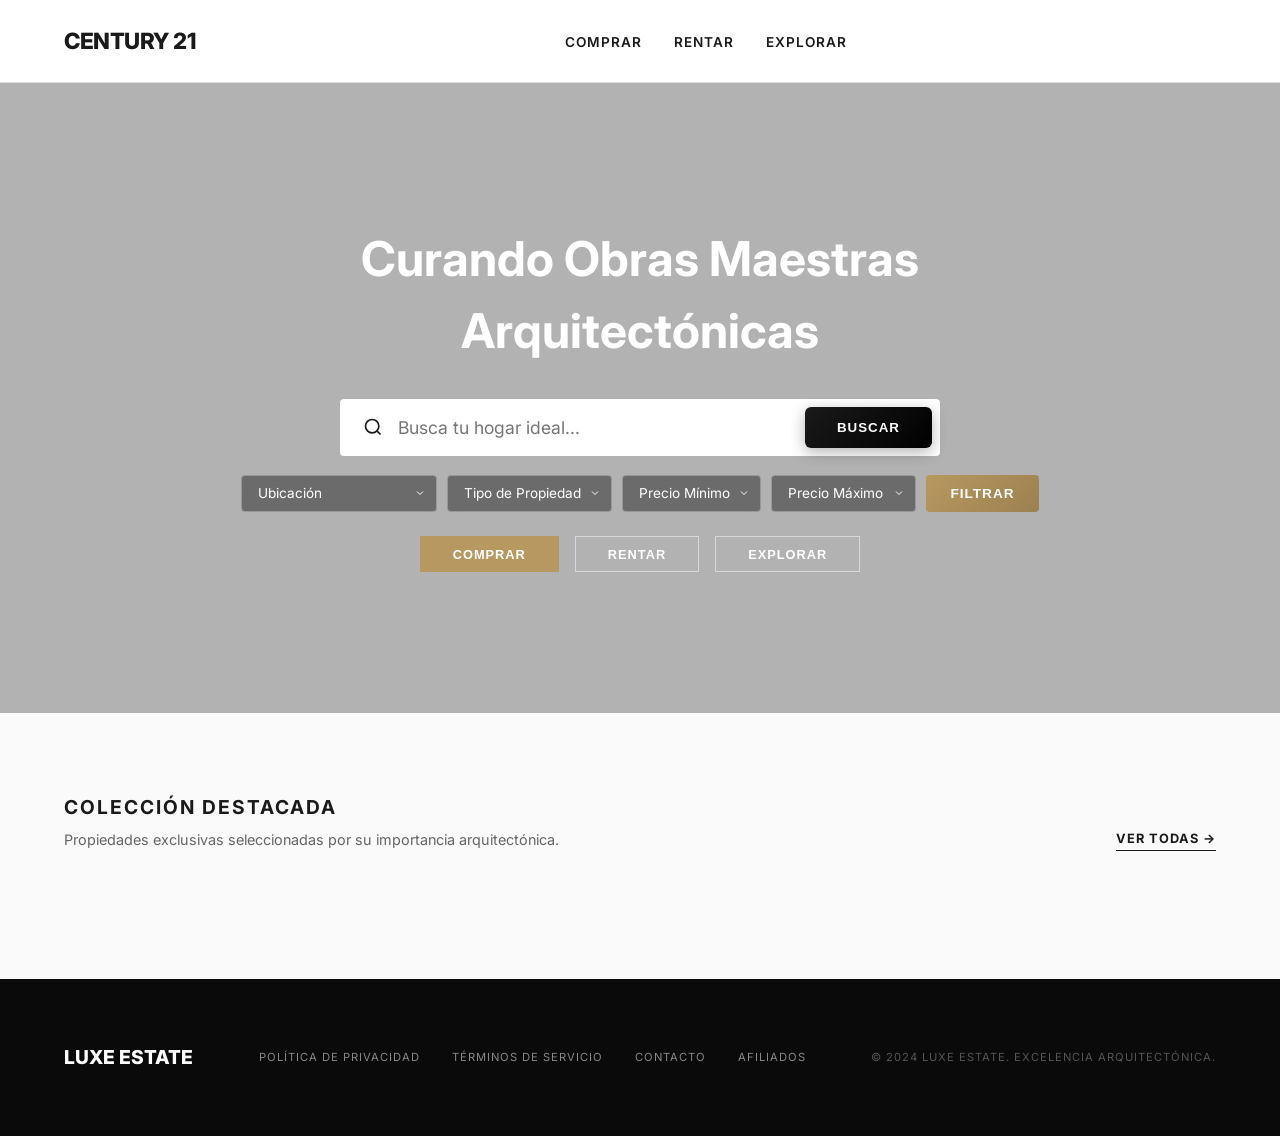
==== commit 70c7d4c6: "cambios para citas" ====
--- a/Index.html
+++ b/Index.html
@@ -249,6 +249,29 @@
         </div>
     </div>
 
+    <!-- Modal para Agendar Visita -->
+    <div id="visit-modal" class="ai-modal hidden">
+        <div class="ai-modal-content" style="max-width: 400px;">
+            <button class="close-modal" id="close-visit-modal">&times;</button>
+            <div class="ai-body">
+                <h2>Agendar Visita</h2>
+                <p style="color:#aaa; font-size:0.9rem; margin-top:0.5rem;" id="visit-property-title">Selecciona el horario</p>
+                <form id="visit-form" style="display:flex; flex-direction:column; gap:1rem; margin-top:1.5rem;">
+                    <input type="hidden" id="visit-property-id">
+                    <div>
+                        <label style="color:#aaa; font-size:0.9rem;">Fecha</label>
+                        <input type="date" id="visit-date" required class="filter-select" style="width:100%; padding:0.8rem; background:#222; color:#fff; border:1px solid #444; border-radius:4px; margin-top:0.3rem;">
+                    </div>
+                    <div>
+                        <label style="color:#aaa; font-size:0.9rem;">Hora</label>
+                        <input type="time" id="visit-time" required class="filter-select" style="width:100%; padding:0.8rem; background:#222; color:#fff; border:1px solid #444; border-radius:4px; margin-top:0.3rem;">
+                    </div>
+                    <button type="submit" class="btn-gold" style="width:100%; margin-top:1rem; padding:1rem;">Confirmar Visita</button>
+                </form>
+            </div>
+        </div>
+    </div>
+
     <!-- Modal para Publicar Propiedad (Vendedores) -->
     <div id="publish-modal" class="ai-modal hidden">
         <div class="ai-modal-content" style="max-width: 600px;">
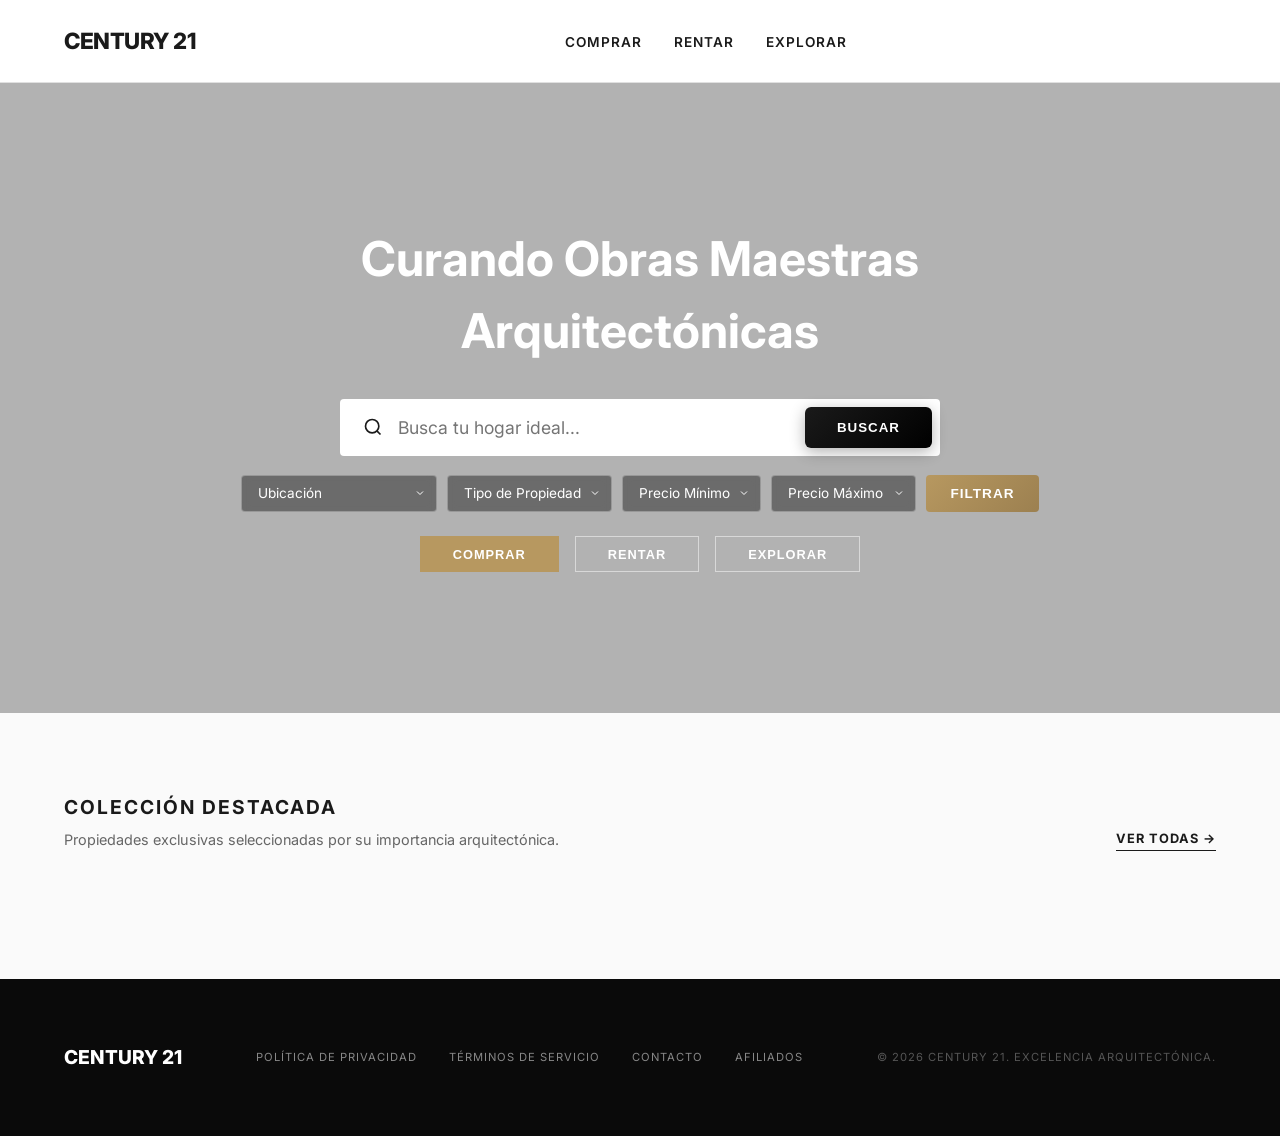
==== commit 6fc6cea0: "actualicé el archivo" ====
--- a/Index.html
+++ b/Index.html
@@ -4,7 +4,7 @@
 <head>
     <meta charset="UTF-8">
     <meta name="viewport" content="width=device-width, initial-scale=1.0">
-    <title>Luxe Estate - Obras Maestras Arquitectónicas</title>
+    <title>CENTURY 21 - Obras Maestras Arquitectónicas</title>
     <meta name="description"
         content="Plataforma inmobiliaria premium impulsada por inteligencia artificial para encontrar tu hogar ideal.">
     <link rel="preconnect" href="https://fonts.googleapis.com">
@@ -57,7 +57,7 @@
                         <option value="Lomas">Lomas de Chapultepec</option>
                         <option value="Condesa">Condesa</option>
                     </select>
-                    
+
                     <select id="filter-type" class="filter-select">
                         <option value="">Tipo de Propiedad</option>
                         <option value="casa">Casa</option>
@@ -125,15 +125,15 @@
     <!-- Pie de Página -->
     <footer class="footer-dark">
         <div class="footer-container">
-            <div class="footer-logo">LUXE ESTATE</div>
+            <div class="footer-logo">CENTURY 21</div>
             <div class="footer-links">
-                <a href="#">POLÍTICA DE PRIVACIDAD</a>
-                <a href="#">TÉRMINOS DE SERVICIO</a>
-                <a href="#">CONTACTO</a>
-                <a href="#">AFILIADOS</a>
+                <a href="privacidad.html">POLÍTICA DE PRIVACIDAD</a>
+                <a href="terminos.html">TÉRMINOS DE SERVICIO</a>
+                <a href="contacto.html">CONTACTO</a>
+                <a href="afiliados.html">AFILIADOS</a>
             </div>
             <div class="footer-copy">
-                &copy; 2024 LUXE ESTATE. EXCELENCIA ARQUITECTÓNICA.
+                &copy; 2026 CENTURY 21. EXCELENCIA ARQUITECTÓNICA.
             </div>
         </div>
     </footer>
@@ -144,7 +144,7 @@
             <button class="close-modal" id="close-ai-modal">&times;</button>
 
             <div class="ai-header">
-                <div class="logo-white">LUXE ESTATE</div>
+                <div class="logo-white">CENTURY 21</div>
                 <div class="nav-links-ai">
                     <span>COMPRAR</span>
                     <span>RENTAR</span>
@@ -224,49 +224,96 @@
         </div>
     </div>
 
-    <!-- Modal de Perfil de Usuario -->
-    <div id="profile-modal" class="ai-modal hidden">
-        <div class="ai-modal-content" style="max-width: 500px;">
-            <button class="close-modal" id="close-profile-modal">&times;</button>
-            <div class="ai-body">
-                <h2>Mi Perfil</h2>
-                <form id="profile-form" style="display:flex; flex-direction:column; gap:1rem; margin-top:1.5rem;">
-                    <div>
-                        <label style="color:#aaa; font-size:0.9rem;">Nombre Completo</label>
-                        <input type="text" id="profile-name" class="filter-select" style="width:100%; padding:0.8rem; background:#222; color:#fff; border:1px solid #444; border-radius:4px; margin-top:0.3rem;">
-                    </div>
-                    <div>
-                        <label style="color:#aaa; font-size:0.9rem;">Correo Electrónico</label>
-                        <input type="email" id="profile-email" class="filter-select" style="width:100%; padding:0.8rem; background:#222; color:#fff; border:1px solid #444; border-radius:4px; margin-top:0.3rem;">
-                    </div>
-                    <div>
-                        <label style="color:#aaa; font-size:0.9rem;">Teléfono</label>
-                        <input type="tel" id="profile-phone" class="filter-select" style="width:100%; padding:0.8rem; background:#222; color:#fff; border:1px solid #444; border-radius:4px; margin-top:0.3rem;">
-                    </div>
-                    <button type="submit" class="btn-gold" style="width:100%; margin-top:1rem; padding:1rem;">Guardar Cambios</button>
+
+    <!-- Modal de Perfil de Usuario (REDESIGNED) -->
+    <div id="profile-modal" class="modal-overlay hidden">
+        <div class="profile-modal-card">
+
+            <!-- Cerrar -->
+            <button class="profile-close-btn" id="close-profile-modal">&times;</button>
+
+            <!-- Header oscuro con avatar -->
+            <div class="profile-card-header">
+                <div class="profile-avatar-lg" id="profile-avatar-display">U</div>
+                <div class="profile-account-label" id="profile-account-label">CUENTA</div>
+            </div>
+
+            <!-- Cuerpo del formulario -->
+            <div class="profile-card-body">
+                <div class="profile-card-title">
+                    <h2>Mi Perfil</h2>
+                    <p>Actualiza tu información de contacto</p>
+                </div>
+
+                <form id="profile-form">
+                    <div class="pf-field">
+                        <label for="profile-name">NOMBRE COMPLETO</label>
+                        <input type="text" id="profile-name" placeholder="Tu nombre completo">
+                    </div>
+                    <div class="pf-field">
+                        <label for="profile-email">CORREO ELECTRÓNICO</label>
+                        <input type="email" id="profile-email" placeholder="tu@email.com" readonly>
+                    </div>
+                    <div class="pf-field">
+                        <label for="profile-phone">TELÉFONO</label>
+                        <input type="tel" id="profile-phone" placeholder="+52 (55) 0000-0000">
+                    </div>
+                    <button type="submit" class="btn-gold pf-submit">Guardar Cambios</button>
                 </form>
             </div>
         </div>
     </div>
 
-    <!-- Modal para Agendar Visita -->
-    <div id="visit-modal" class="ai-modal hidden">
-        <div class="ai-modal-content" style="max-width: 400px;">
-            <button class="close-modal" id="close-visit-modal">&times;</button>
-            <div class="ai-body">
-                <h2>Agendar Visita</h2>
-                <p style="color:#aaa; font-size:0.9rem; margin-top:0.5rem;" id="visit-property-title">Selecciona el horario</p>
-                <form id="visit-form" style="display:flex; flex-direction:column; gap:1rem; margin-top:1.5rem;">
+
+    <!-- Modal para Agendar Visita (REDESIGNED) -->
+    <div id="visit-modal" class="modal-overlay hidden">
+        <div class="visit-modal-card">
+
+            <!-- Cerrar -->
+            <button class="visit-close-btn" id="close-visit-modal">&times;</button>
+
+            <!-- Lado izquierdo: imagen de la propiedad -->
+            <div class="visit-img-side">
+                <img id="visit-property-img" src="" alt="Propiedad">
+                <div class="visit-img-overlay">
+                    <div class="visit-img-badge">VISITA PRIVADA</div>
+                    <h3 id="visit-property-title">Propiedad</h3>
+                    <p id="visit-property-price"></p>
+                </div>
+            </div>
+
+            <!-- Lado derecho: formulario -->
+            <div class="visit-form-side">
+                <div class="visit-form-header">
+                    <div class="visit-step-label">🗓 RESERVA TU VISITA</div>
+                    <h2>¿Cuándo quieres verla?</h2>
+                    <p>Elige fecha y horario disponible.</p>
+                </div>
+
+                <form id="visit-form">
                     <input type="hidden" id="visit-property-id">
-                    <div>
-                        <label style="color:#aaa; font-size:0.9rem;">Fecha</label>
-                        <input type="date" id="visit-date" required class="filter-select" style="width:100%; padding:0.8rem; background:#222; color:#fff; border:1px solid #444; border-radius:4px; margin-top:0.3rem;">
-                    </div>
-                    <div>
-                        <label style="color:#aaa; font-size:0.9rem;">Hora</label>
-                        <input type="time" id="visit-time" required class="filter-select" style="width:100%; padding:0.8rem; background:#222; color:#fff; border:1px solid #444; border-radius:4px; margin-top:0.3rem;">
-                    </div>
-                    <button type="submit" class="btn-gold" style="width:100%; margin-top:1rem; padding:1rem;">Confirmar Visita</button>
+
+                    <div class="visit-field">
+                        <label for="visit-date">FECHA</label>
+                        <input type="date" id="visit-date" class="visit-date-input" required>
+                    </div>
+
+                    <div class="visit-field">
+                        <label>HORARIO DISPONIBLE</label>
+                        <div class="time-slots-grid">
+                            <button type="button" class="time-slot-btn" data-time="09:00" onclick="selectTimeSlot('09:00', this)">9:00 AM</button>
+                            <button type="button" class="time-slot-btn" data-time="10:30" onclick="selectTimeSlot('10:30', this)">10:30 AM</button>
+                            <button type="button" class="time-slot-btn" data-time="12:00" onclick="selectTimeSlot('12:00', this)">12:00 PM</button>
+                            <button type="button" class="time-slot-btn" data-time="14:00" onclick="selectTimeSlot('14:00', this)">2:00 PM</button>
+                            <button type="button" class="time-slot-btn" data-time="16:00" onclick="selectTimeSlot('16:00', this)">4:00 PM</button>
+                            <button type="button" class="time-slot-btn" data-time="17:30" onclick="selectTimeSlot('17:30', this)">5:30 PM</button>
+                        </div>
+                        <input type="hidden" id="visit-time">
+                    </div>
+
+                    <button type="submit" class="btn-visit-confirm" id="btn-confirm-visit" disabled>
+                        Confirmar Visita &rarr;
+                    </button>
                 </form>
             </div>
         </div>
@@ -281,19 +328,23 @@
                 <form id="publish-form" style="display:flex; flex-direction:column; gap:1rem; margin-top:1.5rem;">
                     <div>
                         <label style="color:#aaa; font-size:0.9rem;">Título</label>
-                        <input type="text" id="pub-title" required class="filter-select" style="width:100%; padding:0.8rem; background:#222; color:#fff; border:1px solid #444; border-radius:4px; margin-top:0.3rem;">
+                        <input type="text" id="pub-title" required class="filter-select"
+                            style="width:100%; padding:0.8rem; background:#222; color:#fff; border:1px solid #444; border-radius:4px; margin-top:0.3rem;">
                     </div>
                     <div style="display:flex; gap:1rem;">
                         <div style="flex:1;">
                             <label style="color:#aaa; font-size:0.9rem;">Precio</label>
-                            <input type="text" id="pub-price" required placeholder="$0,000,000" class="filter-select" style="width:100%; padding:0.8rem; background:#222; color:#fff; border:1px solid #444; border-radius:4px; margin-top:0.3rem;">
+                            <input type="text" id="pub-price" required placeholder="$0,000,000" class="filter-select"
+                                style="width:100%; padding:0.8rem; background:#222; color:#fff; border:1px solid #444; border-radius:4px; margin-top:0.3rem;">
                         </div>
                         <div style="flex:1;">
                             <label style="color:#aaa; font-size:0.9rem;">Ubicación</label>
-                            <input type="text" id="pub-location" required class="filter-select" style="width:100%; padding:0.8rem; background:#222; color:#fff; border:1px solid #444; border-radius:4px; margin-top:0.3rem;">
-                        </div>
-                    </div>
-                    <button type="submit" class="btn-gold" style="width:100%; margin-top:1rem; padding:1rem;">Publicar</button>
+                            <input type="text" id="pub-location" required class="filter-select"
+                                style="width:100%; padding:0.8rem; background:#222; color:#fff; border:1px solid #444; border-radius:4px; margin-top:0.3rem;">
+                        </div>
+                    </div>
+                    <button type="submit" class="btn-gold"
+                        style="width:100%; margin-top:1rem; padding:1rem;">Publicar</button>
                 </form>
             </div>
         </div>
@@ -308,26 +359,30 @@
                 <form id="client-form" style="display:flex; flex-direction:column; gap:1rem; margin-top:1.5rem;">
                     <div>
                         <label style="color:#aaa; font-size:0.9rem;">Nombre del Cliente</label>
-                        <input type="text" id="client-name" required class="filter-select" style="width:100%; padding:0.8rem; background:#222; color:#fff; border:1px solid #444; border-radius:4px; margin-top:0.3rem;">
+                        <input type="text" id="client-name" required class="filter-select"
+                            style="width:100%; padding:0.8rem; background:#222; color:#fff; border:1px solid #444; border-radius:4px; margin-top:0.3rem;">
                     </div>
                     <div style="display:flex; gap:1rem;">
                         <div style="flex:1;">
                             <label style="color:#aaa; font-size:0.9rem;">Tipo</label>
-                            <select id="client-type" class="filter-select" style="width:100%; padding:0.8rem; background:#222; color:#fff; border:1px solid #444; border-radius:4px; margin-top:0.3rem;">
+                            <select id="client-type" class="filter-select"
+                                style="width:100%; padding:0.8rem; background:#222; color:#fff; border:1px solid #444; border-radius:4px; margin-top:0.3rem;">
                                 <option value="Comprador">Comprador</option>
                                 <option value="Vendedor">Vendedor</option>
                             </select>
                         </div>
                         <div style="flex:1;">
                             <label style="color:#aaa; font-size:0.9rem;">Estado</label>
-                            <select id="client-status" class="filter-select" style="width:100%; padding:0.8rem; background:#222; color:#fff; border:1px solid #444; border-radius:4px; margin-top:0.3rem;">
+                            <select id="client-status" class="filter-select"
+                                style="width:100%; padding:0.8rem; background:#222; color:#fff; border:1px solid #444; border-radius:4px; margin-top:0.3rem;">
                                 <option value="Activo">Activo</option>
                                 <option value="Buscando">Buscando</option>
                                 <option value="Negociando">Negociando</option>
                             </select>
                         </div>
                     </div>
-                    <button type="submit" class="btn-gold" style="width:100%; margin-top:1rem; padding:1rem;">Guardar Cliente</button>
+                    <button type="submit" class="btn-gold" style="width:100%; margin-top:1rem; padding:1rem;">Guardar
+                        Cliente</button>
                 </form>
             </div>
         </div>
--- a/styles.css
+++ b/styles.css
@@ -1956,4 +1956,387 @@
     .agente-listings-note {
         flex-direction: column;
     }
+}
+
+/* ==========================================================================
+   NUEVAS FEATURES — Timer, Recomendaciones, Búsquedas Guardadas
+   ========================================================================== */
+
+/* Barra de progreso de coincidencia en match-card */
+.match-percent-bar {
+    height: 3px;
+    background: rgba(255,255,255,0.1);
+    border-radius: 2px;
+    margin-bottom: 0.5rem;
+    overflow: hidden;
+}
+.match-percent-fill {
+    height: 100%;
+    background: var(--gold);
+    border-radius: 2px;
+    transition: width 0.6s ease;
+}
+.match-location {
+    font-size: 0.8rem;
+    color: #aaa;
+    margin: 0.1rem 0 !important;
+}
+.match-tags {
+    font-size: 0.75rem;
+    color: #666;
+    margin: 0 !important;
+}
+
+/* Botón guardar búsqueda dentro del grid de resultados */
+.save-search-bar {
+    display: flex;
+    align-items: center;
+    justify-content: flex-end;
+    gap: 1rem;
+    padding: 0.8rem 1.5rem;
+    border-top: 1px solid rgba(255,255,255,0.07);
+    font-size: 0.85rem;
+    color: #888;
+}
+
+/* Badge de recomendación (encima de la tarjeta) */
+.rec-badge {
+    position: absolute;
+    bottom: 60px;
+    left: 0;
+    right: 0;
+    background: linear-gradient(90deg, rgba(183,152,96,0.92), rgba(183,152,96,0.7));
+    color: #000;
+    font-size: 0.7rem;
+    font-weight: 700;
+    letter-spacing: 1px;
+    padding: 4px 10px;
+    text-align: center;
+    backdrop-filter: blur(4px);
+}
+
+/* Panel comprador — grid 2 columnas */
+.comprador-panel-grid {
+    display: grid;
+    grid-template-columns: 1fr 1fr;
+    gap: 2rem;
+    width: 100%;
+}
+.comprador-col { display: flex; flex-direction: column; }
+
+/* Visita card */
+.visita-card {
+    display: flex;
+    gap: 1rem;
+    align-items: center;
+    padding: 1rem;
+    background: #111;
+    border: 1px solid #333;
+    border-radius: 8px;
+    margin-bottom: 1rem;
+    text-align: left;
+    transition: border-color 0.2s;
+}
+.visita-card:hover { border-color: var(--gold); }
+.visita-status {
+    display: inline-block;
+    margin-top: 0.3rem;
+    font-size: 0.78rem;
+    font-weight: 600;
+    padding: 2px 8px;
+    border-radius: 4px;
+}
+
+/* Lista de búsquedas guardadas */
+.saved-searches-list {
+    display: flex;
+    flex-direction: column;
+    gap: 0.6rem;
+    margin-top: 1rem;
+}
+.saved-search-item {
+    display: flex;
+    align-items: center;
+    justify-content: space-between;
+    background: #111;
+    border: 1px solid #333;
+    border-radius: 6px;
+    padding: 0.8rem 1.2rem;
+    transition: border-color 0.2s;
+}
+.saved-search-item:hover { border-color: var(--gold); }
+.saved-query {
+    font-size: 0.9rem;
+    color: #ccc;
+    font-style: italic;
+}
+
+@media (max-width: 768px) {
+    .comprador-panel-grid { grid-template-columns: 1fr; }
+    .save-search-bar { flex-direction: column; align-items: flex-start; }
+}
+
+/* ==========================================================================
+   MODAL OVERLAY — backdrop genérico para modales tipo "card"
+   ========================================================================== */
+.modal-overlay {
+    position: fixed;
+    inset: 0;
+    background: rgba(0,0,0,0.72);
+    backdrop-filter: blur(6px);
+    -webkit-backdrop-filter: blur(6px);
+    z-index: 999;
+    display: flex;
+    align-items: center;
+    justify-content: center;
+    padding: 1rem;
+    opacity: 1;
+    transition: opacity 0.3s ease;
+}
+.modal-overlay.hidden { opacity: 0; pointer-events: none; }
+
+@keyframes modalSlideUp {
+    from { opacity: 0; transform: translateY(24px) scale(0.98); }
+    to   { opacity: 1; transform: translateY(0) scale(1); }
+}
+
+/* ==========================================================================
+   MODAL AGENDAR VISITA
+   ========================================================================== */
+.visit-modal-card {
+    display: grid;
+    grid-template-columns: 1fr 1fr;
+    width: 100%;
+    max-width: 860px;
+    min-height: 520px;
+    border-radius: 6px;
+    overflow: hidden;
+    position: relative;
+    box-shadow: 0 30px 80px rgba(0,0,0,0.6);
+    animation: modalSlideUp 0.35s cubic-bezier(0.16,1,0.3,1);
+}
+.visit-close-btn {
+    position: absolute;
+    top: 18px; right: 22px;
+    background: rgba(0,0,0,0.4);
+    border: 1px solid rgba(255,255,255,0.15);
+    color: #fff;
+    width: 36px; height: 36px;
+    border-radius: 50%;
+    font-size: 1.3rem;
+    cursor: pointer;
+    z-index: 10;
+    display: flex; align-items: center; justify-content: center;
+    transition: background 0.2s;
+}
+.visit-close-btn:hover { background: rgba(183,152,96,0.7); }
+
+.visit-img-side {
+    position: relative;
+    min-height: 300px;
+    overflow: hidden;
+}
+.visit-img-side img {
+    width: 100%; height: 100%;
+    object-fit: cover;
+    position: absolute; inset: 0;
+    transition: transform 0.6s ease;
+}
+.visit-modal-card:hover .visit-img-side img { transform: scale(1.04); }
+
+.visit-img-overlay {
+    position: absolute;
+    bottom: 0; left: 0; right: 0;
+    padding: 2rem;
+    background: linear-gradient(transparent, rgba(0,0,0,0.85));
+}
+.visit-img-badge {
+    font-size: 0.62rem;
+    font-weight: 700;
+    letter-spacing: 2.5px;
+    color: var(--gold);
+    margin-bottom: 0.6rem;
+}
+.visit-img-overlay h3 { font-size: 1.3rem; color: #fff; margin-bottom: 0.3rem; line-height: 1.3; }
+.visit-img-overlay p  { color: #aaa; font-size: 0.88rem; }
+
+.visit-form-side {
+    background: #0D0D0D;
+    padding: 2.8rem 2.5rem;
+    display: flex;
+    flex-direction: column;
+    justify-content: center;
+}
+.visit-step-label {
+    font-size: 0.62rem;
+    letter-spacing: 2px;
+    font-weight: 700;
+    color: var(--gold);
+    margin-bottom: 0.6rem;
+}
+.visit-form-header h2 { font-size: 1.7rem; color: #fff; margin-bottom: 0.4rem; line-height: 1.2; }
+.visit-form-header p  { color: #666; font-size: 0.85rem; margin-bottom: 2rem; }
+
+.visit-field { margin-bottom: 1.6rem; }
+.visit-field label {
+    display: block;
+    font-size: 0.6rem;
+    letter-spacing: 2px;
+    font-weight: 700;
+    color: #666;
+    margin-bottom: 0.7rem;
+}
+.visit-date-input {
+    width: 100%;
+    background: #181818;
+    border: 1px solid #2e2e2e;
+    border-radius: 4px;
+    color: #fff;
+    padding: 0.85rem 1rem;
+    font-size: 0.95rem;
+    font-family: inherit;
+    outline: none;
+    color-scheme: dark;
+    transition: border-color 0.2s;
+}
+.visit-date-input:focus { border-color: var(--gold); }
+
+.time-slots-grid {
+    display: grid;
+    grid-template-columns: repeat(3, 1fr);
+    gap: 0.5rem;
+}
+.time-slot-btn {
+    background: #181818;
+    border: 1px solid #2e2e2e;
+    color: #bbb;
+    padding: 0.6rem 0.4rem;
+    border-radius: 4px;
+    font-size: 0.8rem;
+    font-family: inherit;
+    font-weight: 500;
+    cursor: pointer;
+    transition: all 0.18s ease;
+    text-align: center;
+}
+.time-slot-btn:hover  { border-color: var(--gold); color: var(--gold); }
+.time-slot-btn.selected {
+    background: var(--gold);
+    border-color: var(--gold);
+    color: #000;
+    font-weight: 700;
+}
+.btn-visit-confirm {
+    width: 100%;
+    background: var(--gold);
+    color: #000;
+    border: none;
+    padding: 1rem;
+    font-size: 0.82rem;
+    font-weight: 700;
+    letter-spacing: 1.5px;
+    border-radius: 4px;
+    cursor: pointer;
+    transition: all 0.25s ease;
+    margin-top: 0.5rem;
+}
+.btn-visit-confirm:hover:not(:disabled) {
+    background: var(--gold-hover);
+    transform: translateY(-2px);
+    box-shadow: 0 8px 24px rgba(183,152,96,0.25);
+}
+.btn-visit-confirm:disabled { opacity: 0.35; cursor: not-allowed; transform: none; }
+
+/* ==========================================================================
+   MODAL MI PERFIL
+   ========================================================================== */
+.profile-modal-card {
+    background: #fff;
+    width: 100%;
+    max-width: 460px;
+    border-radius: 6px;
+    overflow: hidden;
+    position: relative;
+    box-shadow: 0 30px 80px rgba(0,0,0,0.5);
+    animation: modalSlideUp 0.35s cubic-bezier(0.16,1,0.3,1);
+}
+.profile-close-btn {
+    position: absolute;
+    top: 16px; right: 20px;
+    background: rgba(255,255,255,0.12);
+    border: 1px solid rgba(255,255,255,0.18);
+    color: #fff;
+    width: 34px; height: 34px;
+    border-radius: 50%;
+    font-size: 1.2rem;
+    cursor: pointer;
+    z-index: 10;
+    display: flex; align-items: center; justify-content: center;
+    transition: background 0.2s;
+}
+.profile-close-btn:hover { background: rgba(183,152,96,0.6); }
+
+.profile-card-header {
+    background: linear-gradient(145deg, #0A0A0A 0%, #1c1c1c 100%);
+    padding: 2.8rem 2rem 2rem;
+    display: flex;
+    flex-direction: column;
+    align-items: center;
+    text-align: center;
+}
+.profile-avatar-lg {
+    width: 68px; height: 68px;
+    border-radius: 50%;
+    background: var(--gold);
+    color: #000;
+    font-size: 1.4rem;
+    font-weight: 700;
+    display: flex; align-items: center; justify-content: center;
+    margin-bottom: 0.9rem;
+    border: 3px solid rgba(255,255,255,0.08);
+    box-shadow: 0 0 0 6px rgba(183,152,96,0.12);
+    letter-spacing: 0;
+}
+.profile-account-label {
+    font-size: 0.62rem;
+    letter-spacing: 2.5px;
+    font-weight: 700;
+    color: var(--gold);
+}
+.profile-card-body { padding: 2rem 2.5rem 2.5rem; }
+.profile-card-title h2 { font-size: 1.3rem; color: var(--dark-gray); margin-bottom: 0.25rem; }
+.profile-card-title p  { color: #aaa; font-size: 0.83rem; margin-bottom: 1.8rem; }
+
+.pf-field { margin-bottom: 1.4rem; }
+.pf-field label {
+    display: block;
+    font-size: 0.6rem;
+    letter-spacing: 1.8px;
+    font-weight: 700;
+    color: #999;
+    margin-bottom: 0.4rem;
+}
+.pf-field input {
+    width: 100%;
+    border: none;
+    border-bottom: 1px solid var(--border-gray);
+    padding: 0.65rem 0;
+    font-size: 0.95rem;
+    font-family: inherit;
+    color: var(--dark-gray);
+    background: transparent;
+    outline: none;
+    transition: border-color 0.2s;
+}
+.pf-field input:focus  { border-bottom-color: var(--dark-gray); }
+.pf-field input[readonly] { color: #bbb; cursor: not-allowed; }
+.pf-submit { width: 100%; padding: 0.95rem; margin-top: 0.5rem; font-size: 0.82rem; letter-spacing: 1px; }
+
+/* Responsive */
+@media (max-width: 680px) {
+    .visit-modal-card  { grid-template-columns: 1fr; }
+    .visit-img-side    { min-height: 200px; }
+    .visit-form-side   { padding: 2rem 1.5rem; }
+    .profile-card-body { padding: 1.5rem; }
+    .time-slots-grid   { grid-template-columns: repeat(2, 1fr); }
 }
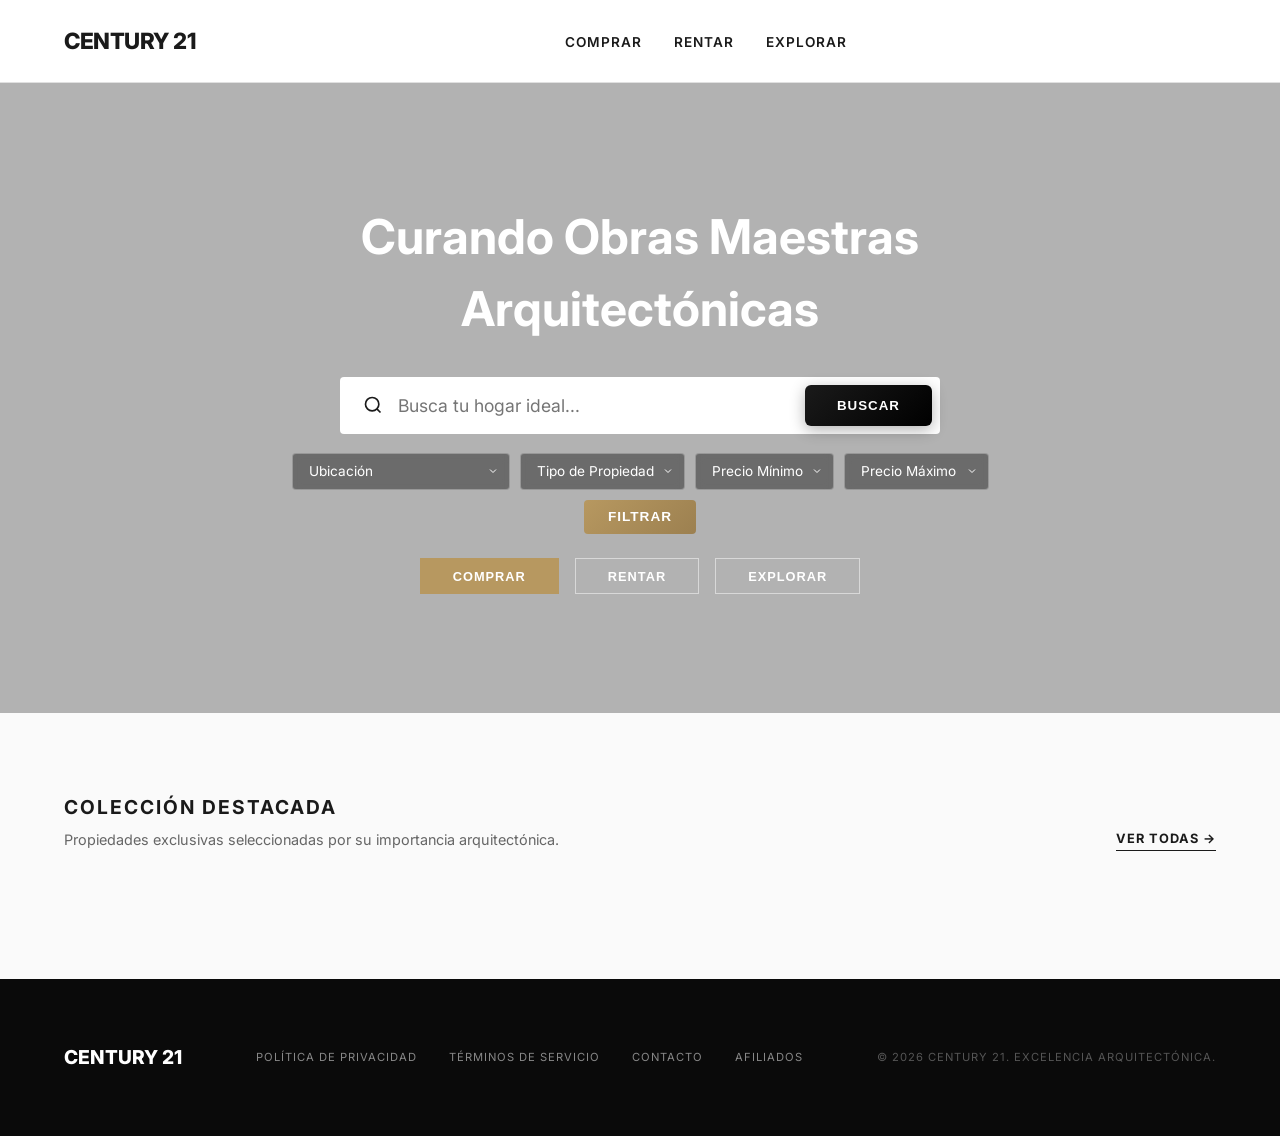
==== commit 1bcb8d83: "actualicé el archivo" ====
--- a/Index.html
+++ b/Index.html
@@ -52,10 +52,24 @@
                 <div class="advanced-filters">
                     <select id="filter-location" class="filter-select">
                         <option value="">Ubicación</option>
-                        <option value="Polanco">Polanco</option>
-                        <option value="Santa Fe">Santa Fe</option>
-                        <option value="Lomas">Lomas de Chapultepec</option>
-                        <option value="Condesa">Condesa</option>
+                        <option value="CDMX">Ciudad de México (CDMX)</option>
+                        <option value="Monterrey">Monterrey, NL</option>
+                        <option value="Guadalajara">Guadalajara, JAL</option>
+                        <option value="Tijuana">Tijuana, BC</option>
+                        <option value="Puebla">Puebla, PUE</option>
+                        <option value="Querétaro">Querétaro, QRO</option>
+                        <option value="Mérida">Mérida, YUC</option>
+                        <option value="León">León, GTO</option>
+                        <option value="Cancún">Cancún, Q. Roo</option>
+                        <option value="San Luis Potosí">San Luis Potosí, SLP</option>
+                        <option value="Aguascalientes">Aguascalientes, AGS</option>
+                        <option value="Hermosillo">Hermosillo, SON</option>
+                        <option value="Chihuahua">Chihuahua, CHIH</option>
+                        <option value="Saltillo">Saltillo, COAH</option>
+                        <option value="Morelia">Morelia, MICH</option>
+                        <option value="Culiacán">Culiacán, SIN</option>
+                        <option value="Veracruz">Veracruz, VER</option>
+                        <option value="Oaxaca">Oaxaca, OAX</option>
                     </select>
 
                     <select id="filter-type" class="filter-select">
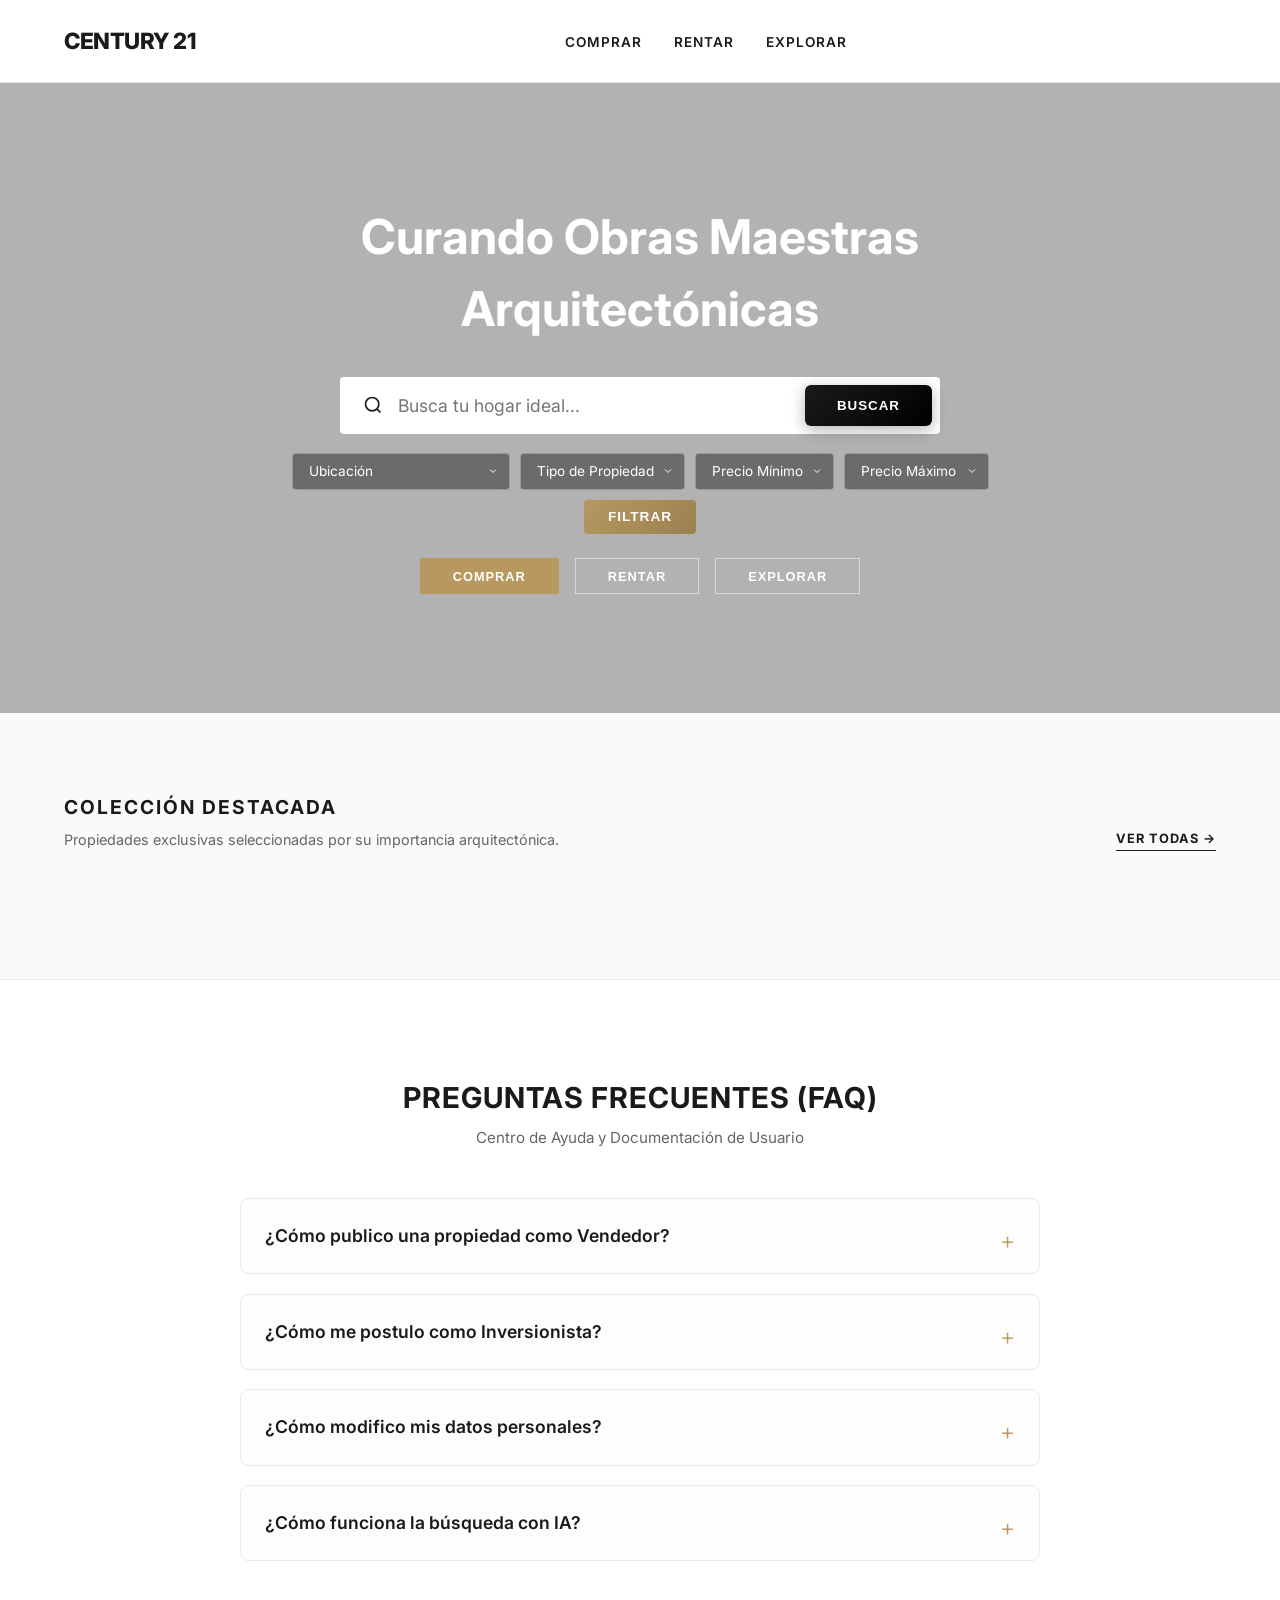
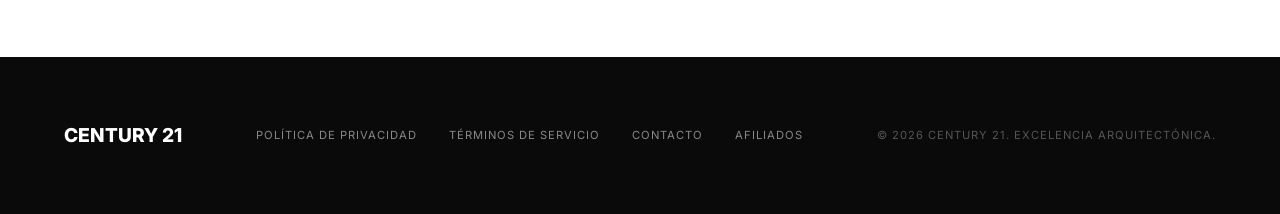
==== commit fca6114e: "actualicé el archivo y se agregaron nuevos" ====
--- a/Index.html
+++ b/Index.html
@@ -4,7 +4,7 @@
 <head>
     <meta charset="UTF-8">
     <meta name="viewport" content="width=device-width, initial-scale=1.0">
-    <title>CENTURY 21 - Obras Maestras Arquitectónicas</title>
+    <title>CENTURY 21 -Donde comienzan nuevos sueños.</title>
     <meta name="description"
         content="Plataforma inmobiliaria premium impulsada por inteligencia artificial para encontrar tu hogar ideal.">
     <link rel="preconnect" href="https://fonts.googleapis.com">
@@ -136,6 +136,41 @@
         <div class="property-grid" id="full-properties-grid"></div>
     </section>
 
+    <!-- Sección de Preguntas Frecuentes (FAQ) - ISO/IEC 26514:2008 -->
+    <section class="faq-section">
+        <div class="faq-container">
+            <h2 class="faq-title">PREGUNTAS FRECUENTES (FAQ)</h2>
+            <p class="faq-subtitle">Centro de Ayuda y Documentación de Usuario</p>
+            
+            <div class="faq-list">
+                <details class="faq-item">
+                    <summary>¿Cómo publico una propiedad como Vendedor?</summary>
+                    <div class="faq-content">
+                        <p>Para publicar una propiedad, debes iniciar sesión, asegurarte de que tu cuenta sea de tipo "Vendedor" o "Agente". En tu panel principal, haz clic en el botón dorado "+ Publicar Nueva". Llena el formulario con los detalles (Habitaciones, precio, fotos locales) y haz clic en "Publicar Ahora". Tu propiedad será visible globalmente al instante.</p>
+                    </div>
+                </details>
+                <details class="faq-item">
+                    <summary>¿Cómo me postulo como Inversionista?</summary>
+                    <div class="faq-content">
+                        <p>Si eres un "Comprador", dirígete a tu panel de cuenta desplazándote hacia abajo. Al final encontrarás un banner exclusivo invitándote a "Postularte como Inversionista". Al aceptar, tendrás acceso a proyecciones de Retorno de Inversión (ROI) y Plusvalía en todas las propiedades.</p>
+                    </div>
+                </details>
+                <details class="faq-item">
+                    <summary>¿Cómo modifico mis datos personales?</summary>
+                    <div class="faq-content">
+                        <p>Ve a tu panel y haz clic en "Mi Perfil". Puedes modificar tu nombre, correo y teléfono. Por políticas de seguridad, solo se permite realizar cambios en tu información personal una vez cada 30 días.</p>
+                    </div>
+                </details>
+                <details class="faq-item">
+                    <summary>¿Cómo funciona la búsqueda con IA?</summary>
+                    <div class="faq-content">
+                        <p>Haz clic en "Explorar con IA" en el menú de navegación. En la barra de búsqueda, describe la propiedad de tus sueños con lenguaje natural (ej. "Departamento con buena luz natural cerca del centro"). Nuestra IA analizará la semántica de tu petición para mostrarte las mejores coincidencias del catálogo.</p>
+                    </div>
+                </details>
+            </div>
+        </div>
+    </section>
+
     <!-- Pie de Página -->
     <footer class="footer-dark">
         <div class="footer-container">
@@ -152,11 +187,12 @@
         </div>
     </footer>
 
-    <!-- Modal de Búsqueda Semántica con IA (Modo Oscuro) -->
+    <!-- Modal de Búsqueda Semántica con IA (REDISEÑADO) -->
     <div id="ai-modal" class="ai-modal hidden">
         <div class="ai-modal-content">
             <button class="close-modal" id="close-ai-modal">&times;</button>
 
+            <!-- Header -->
             <div class="ai-header">
                 <div class="logo-white">CENTURY 21</div>
                 <div class="nav-links-ai">
@@ -166,17 +202,39 @@
                 </div>
             </div>
 
+            <!-- Cuerpo -->
             <div class="ai-body">
-                <h2>Descubre lo Extraordinario</h2>
-                <p>Describe tu propiedad ideal. Nuestra búsqueda semántica impulsada por IA entiende matices, estilo de
-                    vida y preferencias arquitectónicas para encontrar tu combinación perfecta.</p>
-
+
+                <!-- Badge IA -->
+                <div class="ai-badge-label">
+                    <span class="ai-badge-dot"></span>
+                    BÚSQUEDA SEMÁNTICA · IMPULSADA POR IA
+                </div>
+
+                <h2>Describe tu hogar ideal</h2>
+                <p>Escribe cómo imaginas tu próximo hogar y nuestra IA encontrará las propiedades que mejor se adaptan a
+                    tu estilo de vida, en cualquier ciudad de México.</p>
+
+                <!-- Chips de ciudad rápidos -->
+                <div class="ai-city-chips">
+                    <span class="ai-city-chip" onclick="appendCityToSearch('CDMX')">📍 CDMX</span>
+                    <span class="ai-city-chip" onclick="appendCityToSearch('Monterrey')">📍 Monterrey</span>
+                    <span class="ai-city-chip" onclick="appendCityToSearch('Guadalajara')">📍 Guadalajara</span>
+                    <span class="ai-city-chip" onclick="appendCityToSearch('Cancún')">📍 Cancún</span>
+                    <span class="ai-city-chip" onclick="appendCityToSearch('Querétaro')">📍 Querétaro</span>
+                    <span class="ai-city-chip" onclick="appendCityToSearch('Mérida')">📍 Mérida</span>
+                    <span class="ai-city-chip" onclick="appendCityToSearch('Tijuana')">📍 Tijuana</span>
+                    <span class="ai-city-chip" onclick="appendCityToSearch('León')">📍 León</span>
+                </div>
+
+                <!-- Caja de búsqueda -->
                 <div class="ai-search-box">
                     <svg viewBox="0 0 24 24" width="20" height="20" stroke="#888" stroke-width="2" fill="none">
                         <circle cx="11" cy="11" r="8"></circle>
                         <line x1="21" y1="21" x2="16.65" y2="16.65"></line>
                     </svg>
-                    <input type="text" id="semantic-search" placeholder="Apartamento moderno en Polanco con terraza...">
+                    <input type="text" id="semantic-search"
+                        placeholder="Ej: departamento con terraza y luz natural en Monterrey…">
                     <button id="btn-search-ai" class="btn-arrow-gold">
                         <svg viewBox="0 0 24 24" width="20" height="20" stroke="#000" stroke-width="2" fill="none">
                             <line x1="5" y1="12" x2="19" y2="12"></line>
@@ -185,19 +243,43 @@
                     </button>
                 </div>
 
-                <div class="semantic-matches">
-                    <div class="matches-header">COINCIDENCIAS SEMÁNTICAS</div>
-                    <div class="matches-grid" id="ai-results-container">
-                        <!-- Resultados de IA inyectados aquí -->
-                    </div>
+                <!-- Sugerencias rápidas -->
+                <div class="ai-suggestions" id="ai-suggestions">
+                    <span class="ai-suggestion-label">BÚSQUEDAS POPULARES:</span>
+                    <button class="ai-suggestion-chip" onclick="runSuggestion(this)">Casa familiar con jardín en
+                        Querétaro</button>
+                    <button class="ai-suggestion-chip" onclick="runSuggestion(this)">Loft moderno cerca del metro en
+                        CDMX</button>
+                    <button class="ai-suggestion-chip" onclick="runSuggestion(this)">Departamento frente al mar en
+                        Cancún</button>
+                    <button class="ai-suggestion-chip" onclick="runSuggestion(this)">Penthouse de lujo con alberca en
+                        Guadalajara</button>
+                    <button class="ai-suggestion-chip" onclick="runSuggestion(this)">Villa colonial tranquila en
+                        Mérida</button>
+                </div>
+
+                <!-- Panel de resultados -->
+                <div class="semantic-matches" id="ai-results-panel" style="display:none;">
+                    <div class="matches-header">
+                        <span id="ai-matches-label">COINCIDENCIAS SEMÁNTICAS</span>
+                        <span class="matches-city-tag" id="ai-matches-city"></span>
+                    </div>
+                    <div class="matches-grid" id="ai-results-container"></div>
                     <div class="matches-footer">
-                        <span>Presiona <kbd>Enter</kbd> para ver todas las coincidencias</span>
-                        <a href="#">VER TODAS &rarr;</a>
-                    </div>
-                </div>
+                        <span>Presiona <kbd>Enter</kbd> para buscar</span>
+                        <div class="matches-footer-actions">
+                            <button class="btn-save-search-ai" id="btn-save-search" style="display:none;">
+                                🔖 Guardar búsqueda
+                            </button>
+                            <a href="#" id="ai-view-all-link">VER TODAS →</a>
+                        </div>
+                    </div>
+                </div>
+
             </div>
         </div>
     </div>
+
 
     <!-- Modal de Detalles de Propiedad -->
     <div id="property-details-modal" class="ai-modal hidden">
@@ -232,7 +314,7 @@
                     </div>
 
                     <!-- El texto del botón cambia según el tipo de cuenta -->
-                    <button class="btn-gold detail-action-btn">Contactar Agente</button>
+                    <button class="btn-gold detail-action-btn">🗓 Agendar Cita</button>
                 </div>
             </div>
         </div>
@@ -266,11 +348,14 @@
                     </div>
                     <div class="pf-field">
                         <label for="profile-email">CORREO ELECTRÓNICO</label>
-                        <input type="email" id="profile-email" placeholder="tu@email.com" readonly>
+                        <input type="email" id="profile-email" placeholder="tu@email.com">
                     </div>
                     <div class="pf-field">
                         <label for="profile-phone">TELÉFONO</label>
                         <input type="tel" id="profile-phone" placeholder="+52 (55) 0000-0000">
+                    </div>
+                    <div class="profile-notice">
+                        <strong>Nota:</strong> Por seguridad, tus datos personales solo pueden ser modificados una vez cada 30 días.
                     </div>
                     <button type="submit" class="btn-gold pf-submit">Guardar Cambios</button>
                 </form>
@@ -315,12 +400,18 @@
                     <div class="visit-field">
                         <label>HORARIO DISPONIBLE</label>
                         <div class="time-slots-grid">
-                            <button type="button" class="time-slot-btn" data-time="09:00" onclick="selectTimeSlot('09:00', this)">9:00 AM</button>
-                            <button type="button" class="time-slot-btn" data-time="10:30" onclick="selectTimeSlot('10:30', this)">10:30 AM</button>
-                            <button type="button" class="time-slot-btn" data-time="12:00" onclick="selectTimeSlot('12:00', this)">12:00 PM</button>
-                            <button type="button" class="time-slot-btn" data-time="14:00" onclick="selectTimeSlot('14:00', this)">2:00 PM</button>
-                            <button type="button" class="time-slot-btn" data-time="16:00" onclick="selectTimeSlot('16:00', this)">4:00 PM</button>
-                            <button type="button" class="time-slot-btn" data-time="17:30" onclick="selectTimeSlot('17:30', this)">5:30 PM</button>
+                            <button type="button" class="time-slot-btn" data-time="09:00"
+                                onclick="selectTimeSlot('09:00', this)">9:00 AM</button>
+                            <button type="button" class="time-slot-btn" data-time="10:30"
+                                onclick="selectTimeSlot('10:30', this)">10:30 AM</button>
+                            <button type="button" class="time-slot-btn" data-time="12:00"
+                                onclick="selectTimeSlot('12:00', this)">12:00 PM</button>
+                            <button type="button" class="time-slot-btn" data-time="14:00"
+                                onclick="selectTimeSlot('14:00', this)">2:00 PM</button>
+                            <button type="button" class="time-slot-btn" data-time="16:00"
+                                onclick="selectTimeSlot('16:00', this)">4:00 PM</button>
+                            <button type="button" class="time-slot-btn" data-time="17:30"
+                                onclick="selectTimeSlot('17:30', this)">5:30 PM</button>
                         </div>
                         <input type="hidden" id="visit-time">
                     </div>
@@ -334,31 +425,75 @@
     </div>
 
     <!-- Modal para Publicar Propiedad (Vendedores) -->
-    <div id="publish-modal" class="ai-modal hidden">
-        <div class="ai-modal-content" style="max-width: 600px;">
-            <button class="close-modal" id="close-publish-modal">&times;</button>
-            <div class="ai-body">
-                <h2>Publicar Nueva Propiedad</h2>
-                <form id="publish-form" style="display:flex; flex-direction:column; gap:1rem; margin-top:1.5rem;">
-                    <div>
-                        <label style="color:#aaa; font-size:0.9rem;">Título</label>
-                        <input type="text" id="pub-title" required class="filter-select"
-                            style="width:100%; padding:0.8rem; background:#222; color:#fff; border:1px solid #444; border-radius:4px; margin-top:0.3rem;">
-                    </div>
-                    <div style="display:flex; gap:1rem;">
-                        <div style="flex:1;">
-                            <label style="color:#aaa; font-size:0.9rem;">Precio</label>
-                            <input type="text" id="pub-price" required placeholder="$0,000,000" class="filter-select"
-                                style="width:100%; padding:0.8rem; background:#222; color:#fff; border:1px solid #444; border-radius:4px; margin-top:0.3rem;">
-                        </div>
-                        <div style="flex:1;">
-                            <label style="color:#aaa; font-size:0.9rem;">Ubicación</label>
-                            <input type="text" id="pub-location" required class="filter-select"
-                                style="width:100%; padding:0.8rem; background:#222; color:#fff; border:1px solid #444; border-radius:4px; margin-top:0.3rem;">
-                        </div>
-                    </div>
-                    <button type="submit" class="btn-gold"
-                        style="width:100%; margin-top:1rem; padding:1rem;">Publicar</button>
+    <div id="publish-modal" class="modal-overlay hidden">
+        <div class="publish-modal-card" style="max-width: 650px;">
+            <button class="publish-close-btn" id="close-publish-modal">&times;</button>
+            <div class="publish-card-header">
+                <div class="profile-avatar-lg" style="background:var(--gold);">P</div>
+                <div class="profile-account-label">NUEVA PUBLICACIÓN</div>
+            </div>
+            <div class="publish-card-body">
+                <div class="publish-card-title">
+                    <h2>Publicar Propiedad</h2>
+                    <p>Agrega los detalles para mostrar tu propiedad al mundo.</p>
+                </div>
+                <form id="publish-form">
+                    <div class="row-fields">
+                        <div class="pf-field">
+                            <label>OPERACIÓN</label>
+                            <select id="pub-status" required>
+                                <option value="buy">En Venta</option>
+                                <option value="rent">En Renta</option>
+                            </select>
+                        </div>
+                        <div class="pf-field">
+                            <label>TIPO DE PROPIEDAD</label>
+                            <select id="pub-type" required>
+                                <option value="casa">Casa</option>
+                                <option value="departamento">Departamento</option>
+                                <option value="penthouse">Penthouse</option>
+                                <option value="loft">Loft</option>
+                            </select>
+                        </div>
+                    </div>
+
+                    <div class="pf-field">
+                        <label>TÍTULO DE LA PUBLICACIÓN</label>
+                        <input type="text" id="pub-title" required placeholder="Ej: Hermosa casa con jardín">
+                    </div>
+
+                    <div class="row-fields">
+                        <div class="pf-field">
+                            <label>PRECIO (MXN)</label>
+                            <input type="text" id="pub-price" required placeholder="$0,000,000">
+                        </div>
+                        <div class="pf-field">
+                            <label>UBICACIÓN / CIUDAD</label>
+                            <input type="text" id="pub-location" required placeholder="Ej: CDMX, Polanco">
+                        </div>
+                    </div>
+
+                    <div class="row-fields">
+                        <div class="pf-field">
+                            <label>HABITACIONES</label>
+                            <input type="number" id="pub-beds" min="0" required placeholder="0">
+                        </div>
+                        <div class="pf-field">
+                            <label>BAÑOS</label>
+                            <input type="number" id="pub-baths" min="0" step="0.5" required placeholder="0">
+                        </div>
+                        <div class="pf-field">
+                            <label>ÁREA (m²)</label>
+                            <input type="number" id="pub-area" min="0" required placeholder="0">
+                        </div>
+                    </div>
+
+                    <div class="pf-field">
+                        <label>FOTO DE LA PROPIEDAD (SUBIR ARCHIVO)</label>
+                        <input type="file" id="pub-image" accept="image/*" required>
+                    </div>
+
+                    <button type="submit" class="btn-gold pub-submit">Publicar Ahora</button>
                 </form>
             </div>
         </div>
@@ -403,8 +538,8 @@
     </div>
 
     <!-- Scripts — account.js primero, luego app.js -->
-    <script type="module" src="account.js"></script>
-    <script type="module" src="app.js"></script>
+    <script type="module" src="account.js?v=2"></script>
+    <script type="module" src="app.js?v=2"></script>
 </body>
 
 </html>
--- a/styles.css
+++ b/styles.css
@@ -272,6 +272,13 @@
     background: var(--light-gray);
     box-shadow: 0 4px 12px rgba(0, 0, 0, 0.08);
     transform: translateY(-1px);
+}
+
+.btn-social-full {
+    width: 100%;
+    padding: 0.9rem 1.5rem;
+    font-size: 0.85rem;
+    letter-spacing: 0.5px;
 }
 
 .apply-membership {
@@ -610,6 +617,31 @@
 .heart-icon {
     cursor: pointer;
     color: var(--dark-gray);
+    transition: transform 0.2s ease, fill 0.2s ease;
+    flex-shrink: 0;
+}
+
+.heart-icon:hover {
+    transform: scale(1.2);
+    color: #B79860;
+}
+
+.heart-icon.favorited {
+    fill: #B79860;
+    stroke: #B79860;
+}
+
+.heart-icon-sm {
+    width: 18px;
+    height: 18px;
+}
+
+.card-info-small .card-price-row {
+    margin-bottom: 0.2rem;
+}
+
+.card-info-small .card-price-row h4 {
+    margin-bottom: 0;
 }
 
 .card-info-large p {
@@ -796,39 +828,43 @@
 
 .ai-body {
     flex: 1;
+    overflow-y: auto;
     display: flex;
     flex-direction: column;
     align-items: center;
-    justify-content: center;
-    padding: 2rem 5%;
-    max-width: 800px;
+    justify-content: flex-start;
+    padding: 2rem 5% 3rem;
+    width: 100%;
+    max-width: 820px;
     margin: 0 auto;
     text-align: center;
+    box-sizing: border-box;
 }
 
 .ai-body h2 {
-    font-size: 3.5rem;
-    font-weight: 700;
-    margin-bottom: 1rem;
-}
-
-.ai-body p {
-    font-size: 1.1rem;
+    font-size: 2.6rem;
+    font-weight: 700;
+    margin-bottom: 0.8rem;
+    line-height: 1.2;
+}
+
+.ai-body > p {
+    font-size: 0.95rem;
     color: #aaa;
-    margin-bottom: 3rem;
-    max-width: 600px;
+    margin-bottom: 1.5rem;
+    max-width: 580px;
 }
 
 .ai-search-box {
     background: var(--ai-panel);
-    border: 1px solid rgba(255, 255, 255, 0.1);
+    border: 1px solid rgba(255,255,255,0.1);
     border-radius: 8px;
     display: flex;
     align-items: center;
     width: 100%;
-    padding: 0.5rem 1rem;
-    margin-bottom: 2rem;
-    box-shadow: 0 10px 30px rgba(0, 0, 0, 0.5);
+    padding: 0.4rem 1rem;
+    margin-bottom: 1rem;
+    box-shadow: 0 6px 20px rgba(0,0,0,0.4);
 }
 
 .ai-search-box input {
@@ -863,10 +899,11 @@
 .semantic-matches {
     width: 100%;
     background: var(--ai-panel);
-    border: 1px solid rgba(255, 255, 255, 0.05);
+    border: 1px solid rgba(255,255,255,0.05);
     border-radius: 8px;
-    overflow: hidden;
+    overflow: visible;   /* el scroll lo maneja .ai-body */
     text-align: left;
+    margin-bottom: 1rem;
 }
 
 .matches-header {
@@ -880,46 +917,67 @@
 
 .matches-grid {
     display: grid;
-    grid-template-columns: 1fr 1fr;
-    border-bottom: 1px solid rgba(255, 255, 255, 0.05);
+    grid-template-columns: repeat(2, 1fr);
+    gap: 1px;
+    background: rgba(255,255,255,0.05);
+    border-bottom: 1px solid rgba(255,255,255,0.05);
+    /* Sin overflow propio: el scroll queda en .ai-body */
 }
 
 .match-card {
     display: flex;
-    padding: 1.5rem;
-    gap: 1rem;
-    border-right: 1px solid rgba(255, 255, 255, 0.05);
-    transition: background 0.3s;
+    flex-direction: column;
+    background: var(--ai-panel);
+    transition: background 0.25s;
     cursor: pointer;
+    overflow: hidden;
 }
 
 .match-card:hover {
-    background: rgba(255, 255, 255, 0.02);
-}
-
+    background: rgba(255,255,255,0.04);
+}
+
+/* Imagen de tarjeta (sin wrapper nuevo — fallback para tarjetas sin wrap) */
 .match-img {
-    width: 60px;
-    height: 60px;
-    border-radius: 4px;
+    width: 100%;
+    height: 130px;
     object-fit: cover;
+    display: block;
+    flex-shrink: 0;
+}
+
+.match-info {
+    padding: 0.9rem 1rem 1rem;
+    display: flex;
+    flex-direction: column;
+    gap: 0.25rem;
+    flex: 1;
 }
 
 .match-info h5 {
     color: var(--gold);
+    font-size: 0.68rem;
+    letter-spacing: 1px;
+    margin: 0;
+}
+
+.match-info h4 {
+    font-size: 0.9rem;
+    font-weight: 600;
+    margin: 0;
+    line-height: 1.3;
+    white-space: nowrap;
+    overflow: hidden;
+    text-overflow: ellipsis;
+}
+
+.match-info p {
     font-size: 0.75rem;
-    letter-spacing: 1px;
-    margin-bottom: 0.2rem;
-}
-
-.match-info h4 {
-    font-size: 1rem;
-    margin-bottom: 0.2rem;
-}
-
-.match-info p {
-    font-size: 0.8rem;
     color: #888;
     margin: 0;
+    white-space: nowrap;
+    overflow: hidden;
+    text-overflow: ellipsis;
 }
 
 .matches-footer {
@@ -2339,4 +2397,304 @@
     .visit-form-side   { padding: 2rem 1.5rem; }
     .profile-card-body { padding: 1.5rem; }
     .time-slots-grid   { grid-template-columns: repeat(2, 1fr); }
+}
+
+/* ==========================================================================
+   AI MODAL — Rediseño con chips de ciudad y sugerencias
+   ========================================================================== */
+
+/* Badge "BÚSQUEDA SEMÁNTICA · IA" */
+.ai-badge-label {
+    display: inline-flex;
+    align-items: center;
+    gap: 8px;
+    font-size: 0.6rem;
+    letter-spacing: 2.5px;
+    font-weight: 700;
+    color: var(--gold);
+    margin-bottom: 1.2rem;
+    background: rgba(183,152,96,0.08);
+    border: 1px solid rgba(183,152,96,0.2);
+    padding: 6px 14px;
+    border-radius: 20px;
+}
+.ai-badge-dot {
+    width: 6px;
+    height: 6px;
+    border-radius: 50%;
+    background: var(--gold);
+    animation: pulseDot 1.8s ease-in-out infinite;
+    flex-shrink: 0;
+}
+@keyframes pulseDot {
+    0%, 100% { opacity: 1; transform: scale(1); }
+    50%       { opacity: 0.4; transform: scale(0.6); }
+}
+
+/* Chips de ciudad */
+.ai-city-chips {
+    display: flex;
+    flex-wrap: wrap;
+    gap: 0.5rem;
+    justify-content: center;
+    margin-bottom: 1.8rem;
+}
+.ai-city-chip {
+    font-size: 0.72rem;
+    font-weight: 600;
+    letter-spacing: 0.5px;
+    color: #bbb;
+    background: rgba(255,255,255,0.04);
+    border: 1px solid rgba(255,255,255,0.1);
+    border-radius: 20px;
+    padding: 5px 14px;
+    cursor: pointer;
+    transition: all 0.2s ease;
+    user-select: none;
+}
+.ai-city-chip:hover,
+.ai-city-chip.active-city {
+    background: rgba(183,152,96,0.12);
+    border-color: var(--gold);
+    color: var(--gold);
+    transform: translateY(-1px);
+}
+
+/* Sugerencias populares */
+.ai-suggestions {
+    display: flex;
+    flex-wrap: wrap;
+    align-items: center;
+    gap: 0.5rem;
+    justify-content: center;
+    margin-bottom: 1.5rem;
+}
+.ai-suggestion-label {
+    font-size: 0.58rem;
+    letter-spacing: 1.5px;
+    font-weight: 700;
+    color: #555;
+    white-space: nowrap;
+}
+.ai-suggestion-chip {
+    background: transparent;
+    border: 1px solid rgba(255,255,255,0.07);
+    border-radius: 4px;
+    color: #777;
+    font-size: 0.75rem;
+    font-family: inherit;
+    padding: 5px 12px;
+    cursor: pointer;
+    transition: all 0.2s;
+    text-align: left;
+    line-height: 1.3;
+}
+.ai-suggestion-chip:hover {
+    background: rgba(255,255,255,0.03);
+    border-color: rgba(183,152,96,0.35);
+    color: #ccc;
+}
+
+/* Mejoras en el header de resultados */
+.matches-header {
+    display: flex;
+    align-items: center;
+    justify-content: space-between;
+    gap: 1rem;
+}
+.matches-city-tag {
+    font-size: 0.65rem;
+    font-weight: 700;
+    letter-spacing: 1.5px;
+    color: var(--gold);
+    background: rgba(183,152,96,0.1);
+    border: 1px solid rgba(183,152,96,0.2);
+    padding: 2px 10px;
+    border-radius: 20px;
+}
+
+/* Footer de resultados mejorado */
+.matches-footer {
+    display: flex;
+    justify-content: space-between;
+    align-items: center;
+    flex-wrap: wrap;
+    gap: 0.5rem;
+}
+.matches-footer-actions {
+    display: flex;
+    align-items: center;
+    gap: 1rem;
+}
+.btn-save-search-ai {
+    background: transparent;
+    border: 1px solid rgba(183,152,96,0.4);
+    color: var(--gold);
+    font-size: 0.72rem;
+    font-weight: 600;
+    letter-spacing: 0.5px;
+    font-family: inherit;
+    padding: 4px 12px;
+    border-radius: 4px;
+    cursor: pointer;
+    transition: all 0.2s;
+}
+.btn-save-search-ai:hover {
+    background: rgba(183,152,96,0.1);
+    border-color: var(--gold);
+}
+
+/* ==========================================================================
+   AI RESULTADOS — badges y precio en tarjetas de match
+   ========================================================================== */
+.match-img-wrap {
+    position: relative;
+    width: 100%;
+    overflow: hidden;
+    border-radius: 4px 4px 0 0;
+    flex-shrink: 0;
+}
+.match-img-wrap .match-img {
+    width: 100%;
+    height: 130px;
+    object-fit: cover;
+    display: block;
+    transition: transform 0.4s ease;
+}
+.match-card:hover .match-img { transform: scale(1.05); }
+
+/* Badge "GENERADO POR IA" */
+.sim-badge {
+    position: absolute;
+    top: 8px;
+    left: 8px;
+    background: linear-gradient(135deg, #B79860, #8a6f3c);
+    color: #000;
+    font-size: 0.58rem;
+    font-weight: 800;
+    letter-spacing: 1.2px;
+    padding: 3px 9px;
+    border-radius: 20px;
+    pointer-events: none;
+    white-space: nowrap;
+}
+.sim-badge-real {
+    background: linear-gradient(135deg, #2d6a4f, #1b4332);
+    color: #d8f3dc;
+}
+
+/* Precio en tarjeta IA */
+.match-price-ai {
+    font-size: 0.82rem;
+    font-weight: 700;
+    color: var(--gold) !important;
+    margin: 2px 0 4px !important;
+}
+
+/* Badge "IA" en tarjetas de la sección principal (filtro) */
+.badge-sim-ai {
+    position: absolute;
+    top: 12px;
+    left: 12px;
+    background: linear-gradient(135deg, #B79860, #8a6f3c);
+    color: #000;
+    font-size: 0.6rem;
+    font-weight: 800;
+    letter-spacing: 1.5px;
+    padding: 3px 10px;
+    border-radius: 20px;
+    z-index: 2;
+    pointer-events: none;
+}
+
+/* Ubicación en tarjeta simulada de la sección principal */
+.sim-location-tag {
+    font-size: 0.72rem !important;
+    color: #999 !important;
+    margin-top: 4px !important;
+}
+
+/* ==========================================================================
+   FAQ SECTION (ISO/IEC 26514:2008 Compliance)
+   ========================================================================== */
+.faq-section {
+    padding: 6rem 5%;
+    background-color: var(--white);
+    border-top: 1px solid #eaeaea;
+}
+
+.faq-container {
+    max-width: 800px;
+    margin: 0 auto;
+}
+
+.faq-title {
+    font-size: 1.8rem;
+    font-weight: 700;
+    text-align: center;
+    margin-bottom: 0.5rem;
+    color: var(--dark-gray);
+    letter-spacing: 1px;
+}
+
+.faq-subtitle {
+    text-align: center;
+    color: #666;
+    margin-bottom: 3rem;
+    font-size: 0.95rem;
+}
+
+.faq-list {
+    display: flex;
+    flex-direction: column;
+    gap: 1.2rem;
+}
+
+.faq-item {
+    background: #fdfdfd;
+    border: 1px solid #eaeaea;
+    border-radius: 8px;
+    overflow: hidden;
+    transition: all 0.3s ease;
+}
+
+.faq-item:hover {
+    border-color: var(--gold);
+    box-shadow: 0 4px 12px rgba(183, 152, 96, 0.1);
+}
+
+.faq-item summary {
+    padding: 1.5rem;
+    font-size: 1.1rem;
+    font-weight: 600;
+    cursor: pointer;
+    list-style: none;
+    position: relative;
+    color: var(--dark-gray);
+}
+
+.faq-item summary::-webkit-details-marker {
+    display: none;
+}
+
+.faq-item summary::after {
+    content: '+';
+    position: absolute;
+    right: 1.5rem;
+    font-size: 1.5rem;
+    font-weight: 300;
+    color: var(--gold);
+    transition: transform 0.3s ease;
+}
+
+.faq-item[open] summary::after {
+    content: '-';
+    transform: rotate(180deg);
+}
+
+.faq-content {
+    padding: 0 1.5rem 1.5rem;
+    color: #555;
+    line-height: 1.6;
+    font-size: 0.95rem;
 }
--- a/account.css
+++ b/account.css
@@ -0,0 +1,368 @@
+/* ==========================================================================
+   ACCOUNT PANELS & MODALS (PREMIUM ESTHETICS)
+   ========================================================================== */
+
+/* Variables ya definidas en styles.css:
+   --gold: #B79860;
+   --dark-gray: #1a1a1a;
+   --white: #ffffff;
+*/
+
+/* ----------------------------------------------------
+   MODAL OVERLAY Y TARJETA (Perfil, Publicar, etc.)
+   ---------------------------------------------------- */
+.modal-overlay {
+    position: fixed;
+    top: 0;
+    left: 0;
+    width: 100%;
+    height: 100%;
+    background: rgba(10, 10, 10, 0.85);
+    backdrop-filter: blur(10px);
+    display: flex;
+    justify-content: center;
+    align-items: center;
+    z-index: 2000;
+    opacity: 1;
+    transition: opacity 0.3s ease;
+}
+
+.modal-overlay.hidden {
+    opacity: 0;
+    pointer-events: none;
+}
+
+.profile-modal-card, .publish-modal-card, .visit-modal-card {
+    background: var(--white);
+    border-radius: 16px;
+    width: 90%;
+    max-width: 500px;
+    box-shadow: 0 25px 50px -12px rgba(0, 0, 0, 0.5);
+    position: relative;
+    overflow: hidden;
+    transform: translateY(0);
+    transition: transform 0.3s ease;
+}
+
+.modal-overlay.hidden .profile-modal-card, 
+.modal-overlay.hidden .publish-modal-card {
+    transform: translateY(20px);
+}
+
+.profile-close-btn, .publish-close-btn {
+    position: absolute;
+    top: 15px;
+    right: 20px;
+    background: rgba(0, 0, 0, 0.1);
+    border: none;
+    color: var(--white);
+    width: 30px;
+    height: 30px;
+    border-radius: 50%;
+    font-size: 1.2rem;
+    cursor: pointer;
+    display: flex;
+    justify-content: center;
+    align-items: center;
+    z-index: 10;
+    transition: background 0.3s, color 0.3s;
+}
+
+.profile-close-btn:hover, .publish-close-btn:hover {
+    background: var(--white);
+    color: var(--dark-gray);
+}
+
+/* ----------------------------------------------------
+   HEADER DEL MODAL
+   ---------------------------------------------------- */
+.profile-card-header, .publish-card-header {
+    background: linear-gradient(135deg, var(--dark-gray) 0%, #000 100%);
+    padding: 3rem 2rem 2rem;
+    display: flex;
+    flex-direction: column;
+    align-items: center;
+    position: relative;
+}
+
+.profile-avatar-lg {
+    width: 80px;
+    height: 80px;
+    border-radius: 50%;
+    background: var(--gold);
+    color: var(--white);
+    display: flex;
+    justify-content: center;
+    align-items: center;
+    font-size: 2rem;
+    font-weight: 700;
+    margin-bottom: 1rem;
+    border: 4px solid rgba(255, 255, 255, 0.1);
+    box-shadow: 0 10px 20px rgba(0, 0, 0, 0.3);
+}
+
+.profile-account-label {
+    background: rgba(255, 255, 255, 0.1);
+    color: var(--white);
+    padding: 4px 12px;
+    border-radius: 20px;
+    font-size: 0.7rem;
+    font-weight: 700;
+    letter-spacing: 2px;
+    backdrop-filter: blur(5px);
+}
+
+/* ----------------------------------------------------
+   BODY DEL MODAL Y FORMULARIOS
+   ---------------------------------------------------- */
+.profile-card-body, .publish-card-body {
+    padding: 2.5rem;
+}
+
+.profile-card-title h2, .publish-card-title h2 {
+    font-size: 1.5rem;
+    font-weight: 700;
+    margin-bottom: 0.2rem;
+}
+
+.profile-card-title p, .publish-card-title p {
+    color: #666;
+    font-size: 0.85rem;
+    margin-bottom: 2rem;
+}
+
+.pf-field {
+    margin-bottom: 1.5rem;
+}
+
+.pf-field label {
+    display: block;
+    font-size: 0.7rem;
+    font-weight: 700;
+    letter-spacing: 1px;
+    color: #888;
+    margin-bottom: 0.5rem;
+}
+
+.pf-field input, .pf-field select, .pf-field textarea {
+    width: 100%;
+    padding: 0.8rem 0;
+    border: none;
+    border-bottom: 1px solid #e0e0e0;
+    font-size: 1rem;
+    font-family: inherit;
+    outline: none;
+    background: transparent;
+    transition: border-color 0.3s;
+}
+
+.pf-field input:focus, .pf-field select:focus, .pf-field textarea:focus {
+    border-bottom-color: var(--gold);
+}
+
+.pf-field input[readonly] {
+    color: #aaa;
+    cursor: not-allowed;
+}
+
+.pf-submit, .pub-submit {
+    width: 100%;
+    padding: 1rem;
+    font-size: 0.9rem;
+    border-radius: 8px;
+    margin-top: 1rem;
+}
+
+.row-fields {
+    display: flex;
+    gap: 1rem;
+}
+
+.row-fields .pf-field {
+    flex: 1;
+}
+
+/* ----------------------------------------------------
+   PANELES DE CUENTA (Vendedor, Agente, Inversionista)
+   ---------------------------------------------------- */
+.account-panel {
+    padding: 5rem 5%;
+    max-width: 1400px;
+    margin: 0 auto;
+}
+
+.panel-header {
+    display: flex;
+    justify-content: space-between;
+    align-items: flex-end;
+    margin-bottom: 2rem;
+    border-bottom: 1px solid #eee;
+    padding-bottom: 1rem;
+}
+
+.panel-header h2 {
+    font-size: 1.4rem;
+    font-weight: 700;
+    letter-spacing: 1px;
+}
+
+.panel-header p {
+    color: #666;
+    font-size: 0.9rem;
+    margin-top: 0.2rem;
+}
+
+/* GRID DE PROPIEDADES (Vendedor) */
+.mis-propiedades-grid, .clientes-grid, .mercado-grid {
+    display: grid;
+    grid-template-columns: repeat(auto-fill, minmax(280px, 1fr));
+    gap: 1.5rem;
+}
+
+.mi-propiedad-card {
+    background: var(--white);
+    border: 1px solid #eee;
+    border-radius: 12px;
+    padding: 1.5rem;
+    transition: all 0.3s ease;
+    box-shadow: 0 4px 6px rgba(0,0,0,0.02);
+    display: flex;
+    flex-direction: column;
+}
+
+.mi-propiedad-card:hover {
+    transform: translateY(-5px);
+    box-shadow: 0 12px 24px rgba(0,0,0,0.08);
+    border-color: var(--gold);
+}
+
+.mp-header {
+    display: flex;
+    justify-content: space-between;
+    align-items: flex-start;
+    margin-bottom: 1rem;
+}
+
+.mp-header h4 {
+    font-size: 1.1rem;
+    font-weight: 600;
+    line-height: 1.3;
+}
+
+.mp-status {
+    font-size: 0.7rem;
+    padding: 3px 8px;
+    border-radius: 12px;
+    font-weight: 600;
+}
+.status-activo { background: rgba(39, 174, 96, 0.1); color: #27ae60; }
+.status-rentado { background: rgba(52, 152, 219, 0.1); color: #3498db; }
+
+.mp-precio {
+    font-size: 1.3rem;
+    font-weight: 700;
+    margin-bottom: 1rem;
+    color: var(--gold);
+}
+
+.mp-stats {
+    display: flex;
+    gap: 1.5rem;
+    margin-bottom: 1.5rem;
+    font-size: 0.8rem;
+    color: #666;
+    background: #f9f9f9;
+    padding: 0.8rem;
+    border-radius: 8px;
+}
+
+.mp-stats span {
+    font-weight: 700;
+    color: var(--dark-gray);
+    display: block;
+    font-size: 1.1rem;
+}
+
+.mp-actions {
+    margin-top: auto;
+}
+
+.btn-mp {
+    background: transparent;
+    border: 1px solid #ddd;
+    padding: 0.5rem 1rem;
+    border-radius: 6px;
+    font-size: 0.8rem;
+    font-weight: 600;
+    cursor: pointer;
+    transition: all 0.2s;
+    width: 100%;
+}
+
+.btn-mp:hover {
+    background: var(--dark-gray);
+    color: var(--white);
+    border-color: var(--dark-gray);
+}
+
+.mp-nueva {
+    border: 2px dashed #ccc;
+    background: transparent;
+    display: flex;
+    align-items: center;
+    justify-content: center;
+    cursor: pointer;
+    box-shadow: none;
+    color: #888;
+}
+.mp-nueva:hover {
+    border-color: var(--gold);
+    color: var(--gold);
+    background: rgba(183, 152, 96, 0.05);
+}
+.mp-nueva span {
+    font-size: 3rem;
+    font-weight: 300;
+    margin-bottom: 0.5rem;
+}
+
+/* TARJETAS DE AGENTE Y MERCADO */
+.cliente-card, .mercado-card {
+    background: var(--white);
+    border: 1px solid #eee;
+    border-radius: 12px;
+    padding: 1.5rem;
+    box-shadow: 0 4px 6px rgba(0,0,0,0.02);
+}
+
+.mercado-zona {
+    font-size: 1.2rem;
+    font-weight: 700;
+    margin-bottom: 1.5rem;
+    padding-bottom: 0.5rem;
+    border-bottom: 2px solid var(--gold);
+    display: inline-block;
+}
+
+.mercado-stat {
+    display: flex;
+    justify-content: space-between;
+    margin-bottom: 0.8rem;
+    font-size: 0.9rem;
+}
+
+.mstat-label { color: #666; }
+.mstat-val { font-weight: 700; }
+.trend-up { color: #27ae60; }
+.trend-down { color: #e74c3c; }
+
+/* RESTRICCIÓN PERFIL */
+.profile-notice {
+    font-size: 0.75rem;
+    color: #888;
+    background: #f5f5f5;
+    padding: 0.8rem;
+    border-radius: 6px;
+    margin-bottom: 1rem;
+    border-left: 3px solid var(--gold);
+}
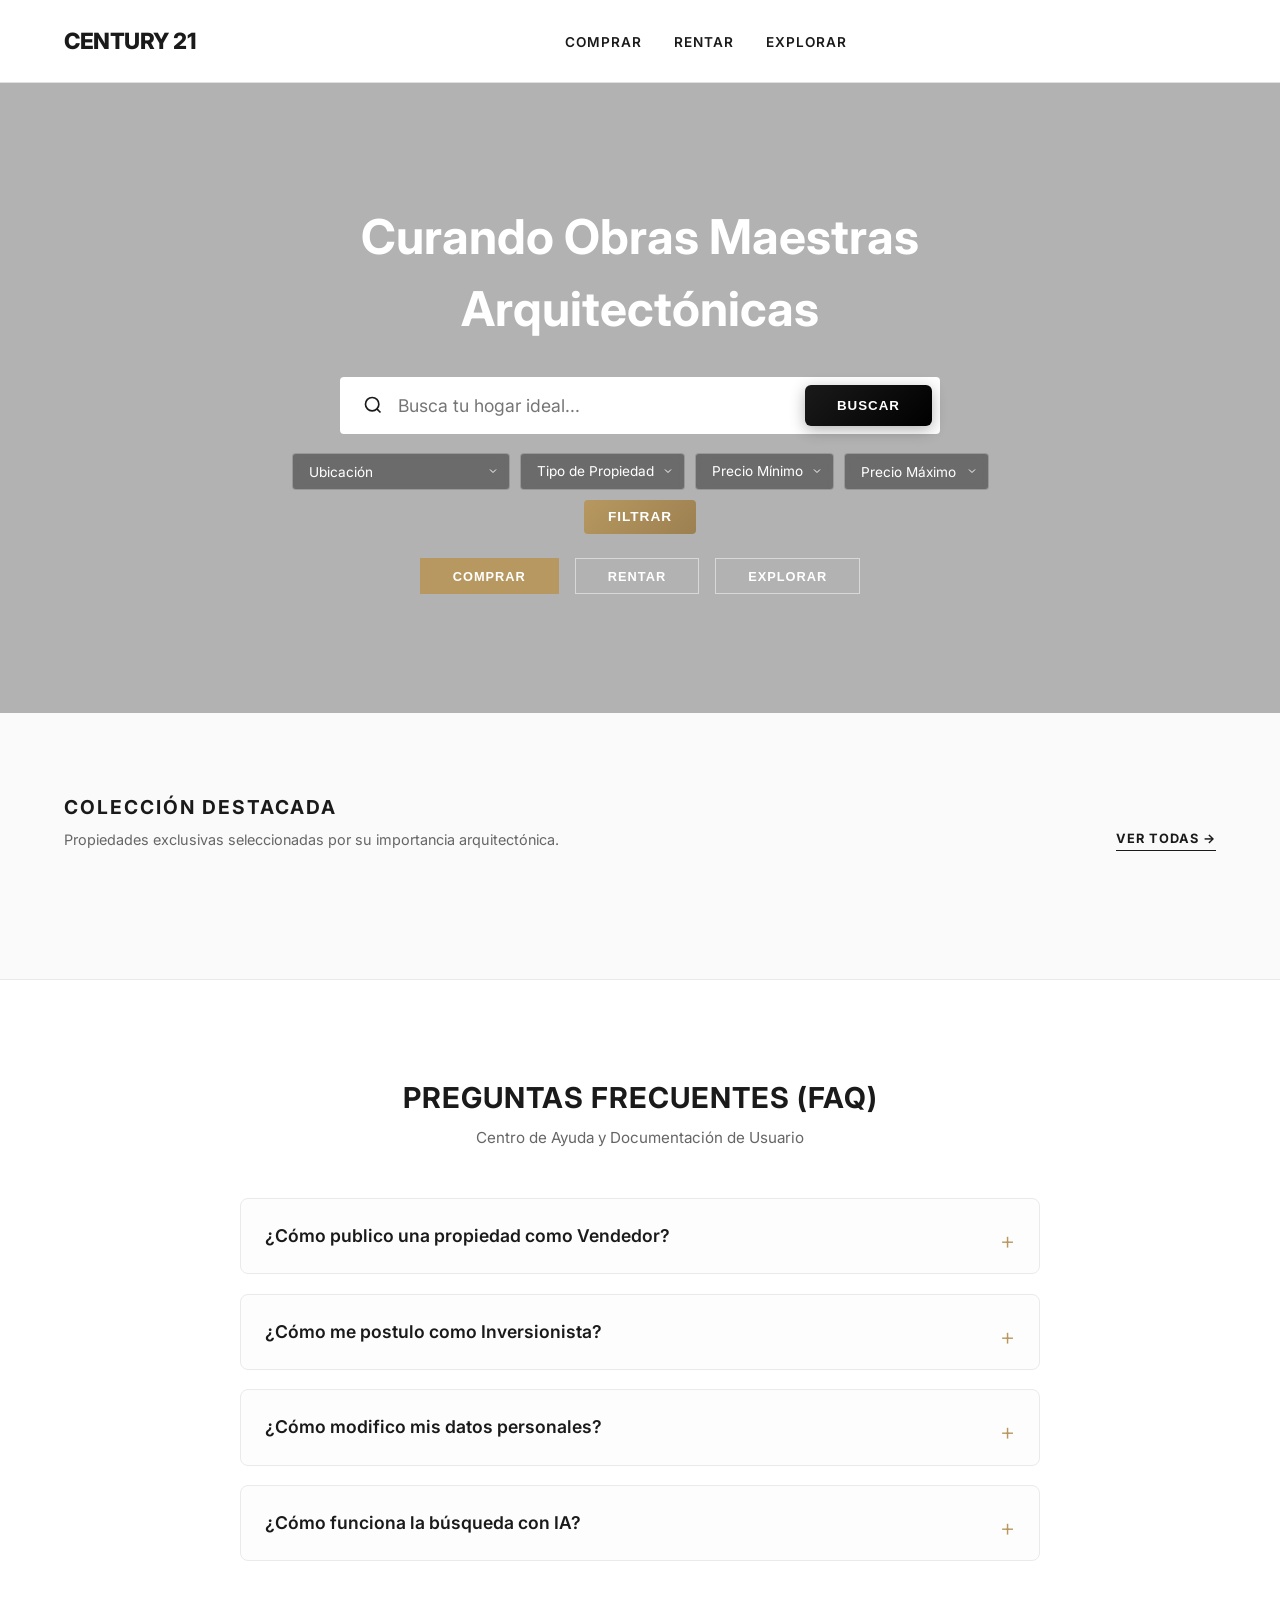
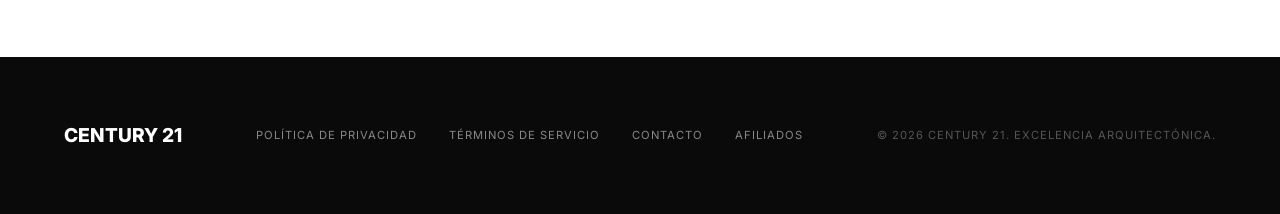
==== commit ff5e1fa4: "actualicé el archivo y se agrgeo nuevas funciones en publicar prpopiedad" ====
--- a/Index.html
+++ b/Index.html
@@ -490,7 +490,7 @@
 
                     <div class="pf-field">
                         <label>FOTO DE LA PROPIEDAD (SUBIR ARCHIVO)</label>
-                        <input type="file" id="pub-image" accept="image/*" required>
+                        <input type="file" id="pub-image" accept="image/*">
                     </div>
 
                     <button type="submit" class="btn-gold pub-submit">Publicar Ahora</button>
